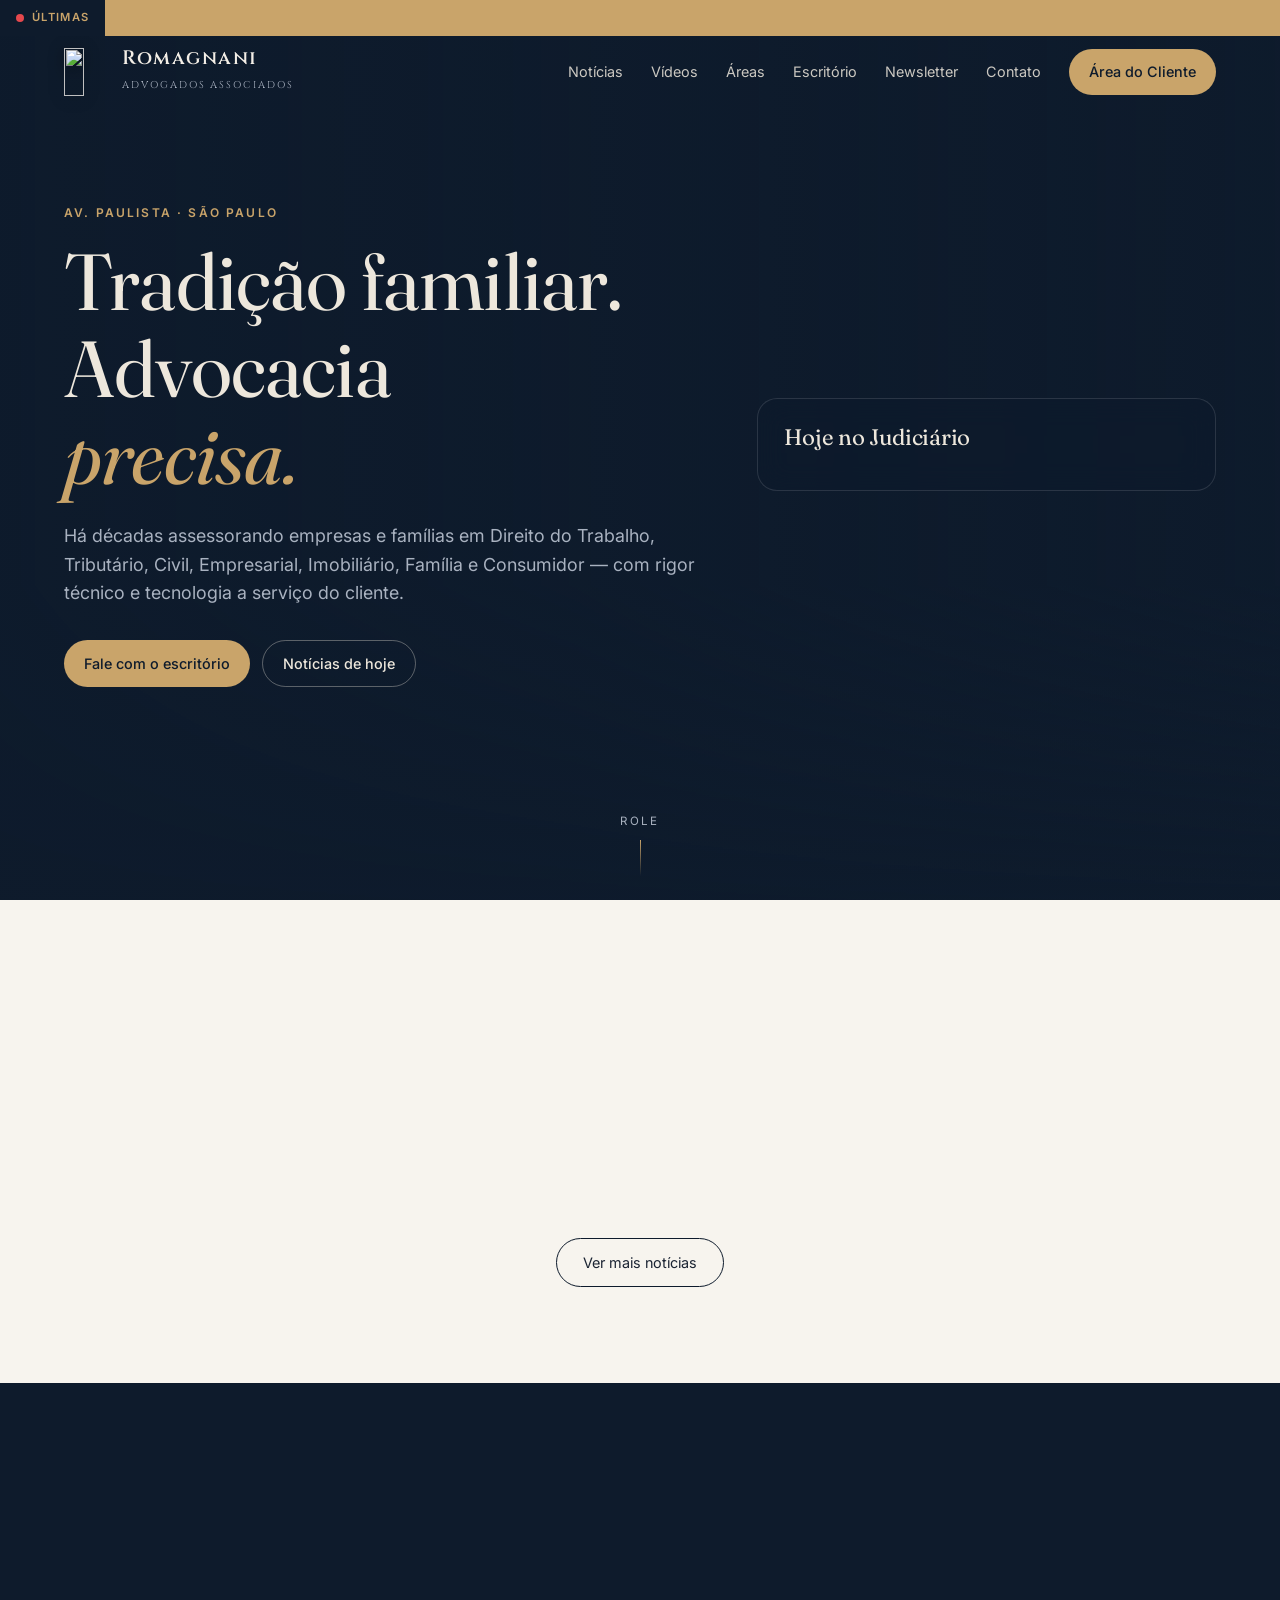
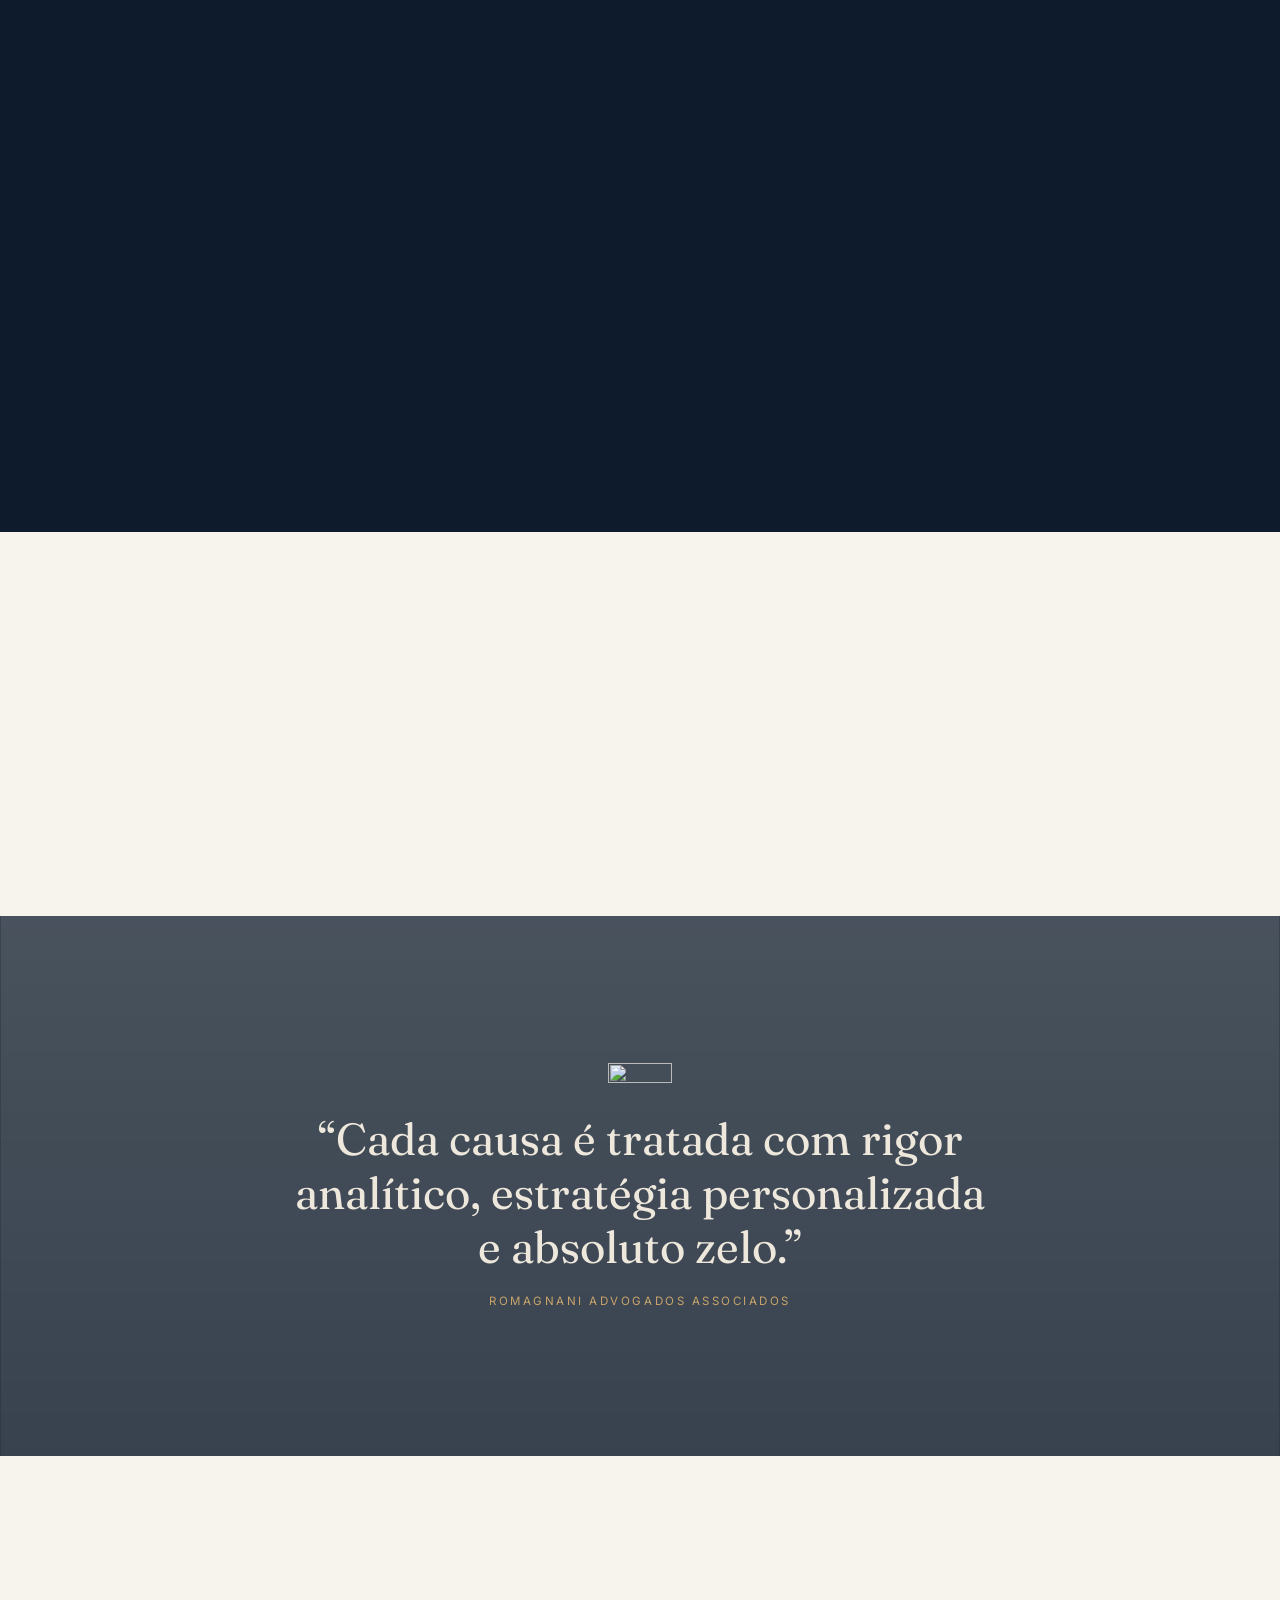
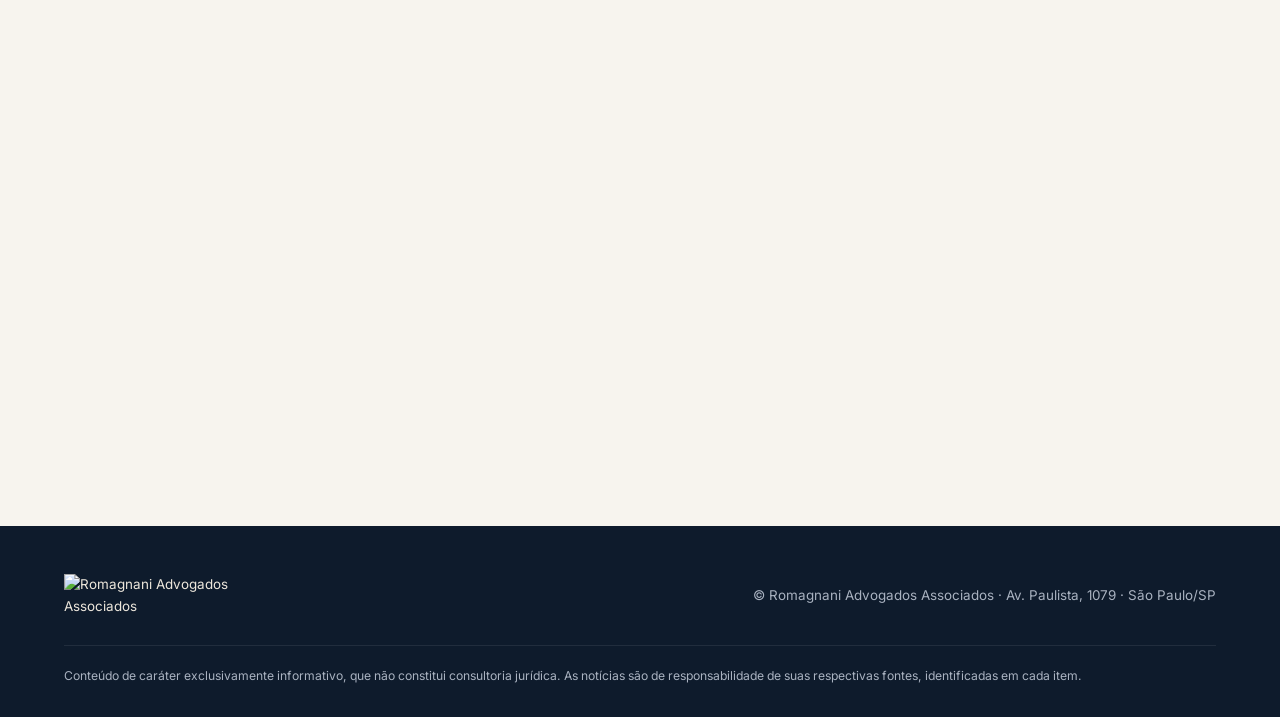
==== templates/index.html @ 950accb8 "Logo oficial, fotos por área com animação e remoção dos vídeos do escritório Co-Authored-By: Claude " ====
<!doctype html>
<html lang="pt-BR">
<head>
<meta charset="utf-8">
<meta name="viewport" content="width=device-width, initial-scale=1">
<title>Romagnani Advogados Associados</title>
<meta name="description" content="Romagnani Advogados Associados — advocacia de tradição familiar em São Paulo. Trabalhista, Tributário, Civil e Empresarial, Imobiliário, Família e Consumidor. Notícias jurídicas atualizadas diariamente.">
<meta property="og:title" content="Romagnani Advogados Associados">
<meta property="og:description" content="Tradição familiar, precisão técnica. Notícias jurídicas atualizadas todos os dias.">
<meta property="og:url" content="https://www.raa.com.br/">
<meta name="theme-color" content="#0E1B2C">
<link rel="icon" href="favicon.png" type="image/png">
<link rel="apple-touch-icon" href="apple-touch-icon.png">
<meta property="og:image" content="https://www.raa.com.br/img/fotos/hero-1.webp">
<link rel="preload" as="image" href="img/fotos/hero-1.webp">
<link rel="preconnect" href="https://fonts.googleapis.com">
<link rel="preconnect" href="https://fonts.gstatic.com" crossorigin>
<link href="https://fonts.googleapis.com/css2?family=Fraunces:ital,opsz,wght@0,9..144,400;0,9..144,600;1,9..144,400&family=Inter:wght@400;500;600&family=Cinzel:wght@500;600&display=swap" rel="stylesheet">
<script type="application/ld+json">
{"@context":"https://schema.org","@type":"LegalService","name":"Romagnani Advogados Associados","url":"https://www.raa.com.br","telephone":"+55 11 2787-6308",
 "address":{"@type":"PostalAddress","streetAddress":"Av. Paulista, 1079 - 8º andar","addressLocality":"São Paulo","addressRegion":"SP","postalCode":"01311-200","addressCountry":"BR"},
 "sameAs":["https://www.instagram.com/raa_advogados/","https://www.facebook.com/romagnaniadvogados/","https://www.linkedin.com/company/romagnani-advogados-associados/"]}
</script>
<style>
:root{
  --ink:#0E1B2C; --ink-2:#16263B; --ink-3:#22354F;
  --paper:#F7F4EE; --paper-2:#EEE8DD; --card:#FFFFFF;
  --text:#1B2433; --muted:#5E6878; --line:#DDD5C7;
  --brass:#B08D57; --brass-2:#C9A46A; --brass-ink:#7A5E33;
  --on-ink:#EDE7DC; --on-ink-muted:#A9B2C0;
  --radius:14px; --max:1200px;
  --serif:"Fraunces",Georgia,"Times New Roman",serif;
  --sans:"Inter",system-ui,-apple-system,"Segoe UI",Roboto,sans-serif;
}
*{box-sizing:border-box;margin:0;padding:0}
html{scroll-behavior:smooth;scroll-padding-top:110px}
body{font-family:var(--sans);background:var(--paper);color:var(--text);line-height:1.6;-webkit-font-smoothing:antialiased;overflow-x:hidden}
a{color:inherit;text-decoration:none}
img{max-width:100%;display:block}
button{font:inherit;cursor:pointer;border:0;background:none;color:inherit}
.wrap{max-width:var(--max);margin:0 auto;padding:0 24px}
.eyebrow{font-size:.75rem;letter-spacing:.18em;text-transform:uppercase;color:var(--brass-ink);font-weight:600}
h1,h2,h3{font-family:var(--serif);font-weight:400;line-height:1.1;letter-spacing:-.01em}
h2.sec{font-size:clamp(2rem,4.2vw,3.1rem);margin:.4rem 0 1rem}
.lead{color:var(--muted);max-width:60ch;font-size:1.05rem}
section{padding:96px 0}

/* ——— header ——— */
header{position:fixed;inset:0 0 auto 0;z-index:50;transition:background .3s,box-shadow .3s}
header.solid{background:rgba(14,27,44,.96);backdrop-filter:blur(10px);box-shadow:0 1px 0 rgba(255,255,255,.06)}
.nav{display:flex;align-items:center;justify-content:space-between;height:72px;color:var(--on-ink)}
.brand{display:flex;align-items:center;gap:12px}
.brand img{height:48px;width:auto;filter:drop-shadow(0 2px 8px rgba(0,0,0,.4))}
.brand b{font-family:"Cinzel",var(--serif);font-weight:600;font-size:1.22rem;letter-spacing:.08em;display:block;line-height:1.1;color:#F3EEE6}
.brand small{font-family:"Cinzel",var(--serif);font-size:.62rem;letter-spacing:.2em;text-transform:uppercase;color:var(--on-ink-muted)}
.menu{display:flex;gap:28px;align-items:center;font-size:.9rem}
.menu a:not(.btn){opacity:.85;transition:opacity .2s}
.menu a:not(.btn):hover{opacity:1;color:var(--brass-2)}
.btn{display:inline-flex;align-items:center;gap:8px;padding:11px 20px;border-radius:999px;font-weight:500;font-size:.9rem;transition:transform .2s,background .2s}
.btn:hover{transform:translateY(-1px)}
.btn-brass{background:var(--brass-2);color:var(--ink)}
.btn-brass:hover{background:#D8B67F}
.btn-ghost{border:1px solid rgba(237,231,220,.35);color:var(--on-ink)}
.btn-ghost:hover{border-color:var(--brass-2);color:var(--brass-2)}
.burger{display:none;width:40px;height:40px;color:var(--on-ink)}

/* ——— ticker ——— */
.ticker{background:var(--brass-2);color:var(--ink);font-size:.84rem;height:36px;display:flex;align-items:center;overflow:hidden;position:relative}
.ticker .tag{flex:none;height:100%;display:flex;align-items:center;gap:8px;padding:0 16px;background:var(--ink);color:var(--brass-2);font-weight:600;letter-spacing:.12em;text-transform:uppercase;font-size:.7rem;z-index:2}
.pulse{width:8px;height:8px;border-radius:50%;background:#E5484D;box-shadow:0 0 0 0 rgba(229,72,77,.7);animation:pulse 1.8s infinite}
@keyframes pulse{70%{box-shadow:0 0 0 8px rgba(229,72,77,0)}100%{box-shadow:0 0 0 0 rgba(229,72,77,0)}}
.track{display:flex;gap:48px;white-space:nowrap;animation:marquee 90s linear infinite;padding-left:32px}
.ticker:hover .track{animation-play-state:paused}
.track a{font-weight:500}
.track a:hover{text-decoration:underline}
.track span.s{opacity:.55;margin-left:8px;font-size:.78rem}
@keyframes marquee{to{transform:translateX(-50%)}}

/* ——— hero ——— */
.hero{position:relative;min-height:100vh;background:var(--ink);color:var(--on-ink);display:flex;flex-direction:column;overflow:hidden;padding:0}
.slides{position:absolute;inset:0}
.slides figure{position:absolute;inset:0;opacity:0;transition:opacity 1.8s ease}
.slides figure.on{opacity:1}
.slides img{width:100%;height:100%;object-fit:cover}
.slides figure.on img{animation:kb 9s ease-out forwards}
@keyframes kb{from{transform:scale(1.02)}to{transform:scale(1.15) translate(-1.5%,-1%)}}
.sdots{position:absolute;z-index:3;right:24px;bottom:28px;display:flex;gap:8px}
.sdots button{width:28px;height:3px;border-radius:2px;background:rgba(237,231,220,.3);transition:background .3s,width .3s}
.sdots button.on{background:var(--brass-2);width:44px}
.hero::after{content:"";position:absolute;inset:0;background:linear-gradient(90deg,rgba(14,27,44,.94) 0%,rgba(14,27,44,.78) 45%,rgba(14,27,44,.5) 100%),linear-gradient(0deg,rgba(14,27,44,.9),transparent 35%);pointer-events:none;z-index:1}
.hero-body{position:relative;z-index:2;flex:1;display:grid;grid-template-columns:1.25fr .9fr;gap:56px;align-items:center;padding-top:150px;padding-bottom:72px}
.hero h1{font-size:clamp(2.6rem,6.2vw,5.2rem);margin:1rem 0 1.4rem}
.hero h1 em{font-style:italic;color:var(--brass-2)}
.rotator{display:inline-block;position:relative;min-width:6ch}
.rotator span{position:absolute;left:0;opacity:0;transform:translateY(.4em);transition:all .6s}
.rotator span.on{opacity:1;transform:none;position:relative}
.hero p.lead{color:var(--on-ink-muted);font-size:1.12rem}
.cta{display:flex;gap:12px;margin-top:2rem;flex-wrap:wrap}
.today{background:rgba(14,27,44,.55);border:1px solid rgba(255,255,255,.12);border-radius:20px;padding:26px;backdrop-filter:blur(14px)}
.today header{position:static;display:flex;justify-content:space-between;align-items:baseline;margin-bottom:14px}
.today h3{font-size:1.4rem}
.today .when{font-size:.75rem;color:var(--on-ink-muted)}
.today ol{list-style:none;counter-reset:n}
.today li{counter-increment:n;display:grid;grid-template-columns:30px 1fr;gap:6px;padding:14px 0;border-top:1px solid rgba(255,255,255,.08);animation:fadein .6s both}
.today li::before{content:counter(n,decimal-leading-zero);font-family:var(--serif);color:var(--brass-2);font-size:.95rem}
.today li a{font-size:.95rem;line-height:1.4}
.today li a:hover{color:var(--brass-2)}
.today li small{display:block;color:var(--on-ink-muted);font-size:.72rem;margin-top:4px;letter-spacing:.04em}
@keyframes fadein{from{opacity:0;transform:translateY(8px)}}
.scroll-hint{position:relative;z-index:2;text-align:center;padding-bottom:24px;font-size:.72rem;letter-spacing:.2em;text-transform:uppercase;color:var(--on-ink-muted)}
.scroll-hint::after{content:"";display:block;width:1px;height:36px;margin:10px auto 0;background:linear-gradient(var(--brass-2),transparent);animation:drip 2s infinite}
@keyframes drip{0%{transform:scaleY(0);transform-origin:top}50%{transform:scaleY(1);transform-origin:top}51%{transform-origin:bottom}100%{transform:scaleY(0);transform-origin:bottom}}

/* ——— news ——— */
.news-head{display:flex;justify-content:space-between;align-items:end;gap:24px;flex-wrap:wrap;margin-bottom:28px}
.upd{font-size:.8rem;color:var(--muted);display:flex;align-items:center;gap:8px}
.tabs{display:flex;gap:8px;flex-wrap:wrap;margin-bottom:32px}
.tab{padding:9px 16px;border-radius:999px;border:1px solid var(--line);font-size:.86rem;color:var(--muted);transition:all .2s;background:var(--card)}
.tab:hover{border-color:var(--brass);color:var(--text)}
.tab[aria-selected=true]{background:var(--ink);color:var(--on-ink);border-color:var(--ink)}
.grid-news{display:grid;grid-template-columns:repeat(3,1fr);gap:20px}
.nc{background:var(--card);border:1px solid var(--line);border-radius:var(--radius);padding:24px;display:flex;flex-direction:column;gap:14px;transition:transform .25s,box-shadow .25s,border-color .25s;position:relative;overflow:hidden;animation:fadein .5s both}
.nc::before{content:"";position:absolute;left:0;top:0;height:3px;width:0;background:var(--brass);transition:width .35s}
.nc:hover{transform:translateY(-4px);box-shadow:0 18px 40px -20px rgba(14,27,44,.35);border-color:transparent}
.nc:hover::before{width:100%}
.nc .meta{display:flex;justify-content:space-between;font-size:.74rem;color:var(--muted);gap:10px}
.nc .area{color:var(--brass-ink);font-weight:600;letter-spacing:.1em;text-transform:uppercase}
.nc h3{font-size:1.2rem;line-height:1.3;flex:1}
.nc .src{font-size:.8rem;color:var(--muted);display:flex;justify-content:space-between;align-items:center}
.nc .src::after{content:"→";font-size:1.1rem;color:var(--brass);transition:transform .2s}
.nc:hover .src::after{transform:translateX(4px)}
.nc.big{grid-column:span 2;grid-row:span 2;background:var(--ink);color:var(--on-ink);border-color:var(--ink);padding:36px;justify-content:flex-end;min-height:360px}
.nc.big::after{content:"§";position:absolute;right:-10px;top:-60px;font-family:var(--serif);font-size:20rem;color:rgba(201,164,106,.08);line-height:1}
.nc.big h3{font-size:clamp(1.6rem,2.8vw,2.3rem);flex:0}
.nc.big .meta,.nc.big .src{color:var(--on-ink-muted)}
.nc.big .area{color:var(--brass-2)}
.more{text-align:center;margin-top:32px}
.more button{border:1px solid var(--ink);padding:12px 26px;border-radius:999px;font-size:.9rem}
.more button:hover{background:var(--ink);color:var(--on-ink)}
.empty{color:var(--muted);padding:40px;text-align:center;grid-column:1/-1}

.nc{padding:0;gap:0}
.nc .ph{aspect-ratio:16/9;overflow:hidden;background:var(--paper-2);position:relative}
.nc .ph img{width:100%;height:100%;object-fit:cover;transition:transform 1s ease}
.nc:hover .ph img{transform:scale(1.08)}
.nc .ph .area{position:absolute;left:14px;top:14px;background:rgba(14,27,44,.82);color:var(--brass-2);padding:5px 10px;border-radius:999px;font-size:.66rem;backdrop-filter:blur(6px)}
.nc .bd{padding:18px 22px 22px;display:flex;flex-direction:column;gap:12px;flex:1}
.nc.big::after{content:none}
.nc.big{padding:0;justify-content:flex-end}
.nc.big .ph{position:absolute;inset:0;aspect-ratio:auto}
.nc.big .ph::after{content:"";position:absolute;inset:0;background:linear-gradient(180deg,rgba(14,27,44,.1) 0%,rgba(14,27,44,.55) 45%,rgba(14,27,44,.95) 100%)}
.nc.big .ph .area{z-index:1;left:28px;top:28px}
.nc.big .bd{position:relative;z-index:1;padding:36px;flex:0}
.nc.big .meta{color:rgba(237,231,220,.8)}

/* ——— videos ——— */
.videos{background:var(--ink);color:var(--on-ink)}
.videos .eyebrow{color:var(--brass-2)}
.videos .lead{color:var(--on-ink-muted)}
.vgrid{display:grid;grid-template-columns:1.7fr 1fr;gap:28px;margin-top:36px}
.player{aspect-ratio:16/9;border-radius:var(--radius);overflow:hidden;background:#000;position:relative}
.player iframe{width:100%;height:100%;border:0}
.thumb{position:relative;width:100%;height:100%;display:block}
.thumb img{width:100%;height:100%;object-fit:cover;transition:transform .6s}
.thumb:hover img{transform:scale(1.04)}
.thumb::after{content:"";position:absolute;inset:0;background:linear-gradient(transparent 40%,rgba(0,0,0,.75))}
.play{position:absolute;z-index:2;left:50%;top:50%;width:76px;height:76px;margin:-38px 0 0 -38px;border-radius:50%;background:var(--brass-2);display:grid;place-items:center;transition:transform .2s}
.thumb:hover .play{transform:scale(1.08)}
.play::before{content:"";border-left:22px solid var(--ink);border-top:13px solid transparent;border-bottom:13px solid transparent;margin-left:6px}
.play::after{content:"";position:absolute;inset:-8px;border:1px solid var(--brass-2);border-radius:50%;animation:ring 2s infinite}
@keyframes ring{from{transform:scale(.9);opacity:1}to{transform:scale(1.35);opacity:0}}
.ptitle{position:absolute;z-index:2;left:24px;right:24px;bottom:20px;font-family:var(--serif);font-size:1.5rem;text-align:left}
.vlist{display:flex;flex-direction:column;gap:6px;max-height:520px;overflow:auto;padding-right:6px}
.vi{display:grid;grid-template-columns:128px 1fr;gap:14px;padding:8px;border-radius:10px;text-align:left;transition:background .2s;align-items:center}
.vi:hover,.vi.on{background:rgba(255,255,255,.06)}
.vi img{border-radius:8px;aspect-ratio:16/9;object-fit:cover}
.vi b{font-weight:500;font-size:.9rem;line-height:1.35;display:block}
.vi small{color:var(--on-ink-muted);font-size:.74rem}
.vi .ch{color:var(--brass-2)}
.vfilter{display:flex;gap:8px;margin-bottom:10px}
.vfilter button{font-size:.8rem;padding:6px 14px;border-radius:999px;border:1px solid rgba(255,255,255,.18);color:var(--on-ink-muted)}
.vfilter button[aria-selected=true]{background:var(--brass-2);color:var(--ink);border-color:var(--brass-2)}

/* ——— areas ——— */
.agrid{display:grid;grid-template-columns:repeat(3,1fr);gap:1px;background:var(--line);border:1px solid var(--line);border-radius:var(--radius);overflow:hidden;margin-top:40px}
.ac{background:var(--paper);padding:36px 30px;position:relative;transition:background .35s,color .35s;min-height:280px;display:flex;flex-direction:column}
.ac .n{font-family:var(--serif);font-size:.95rem;color:var(--brass-ink)}
.ac h3{font-size:1.65rem;margin:18px 0 12px}
.ac p{color:var(--muted);font-size:.93rem;transition:color .35s}
.ac a{margin-top:auto;padding-top:18px;font-size:.85rem;font-weight:500;color:var(--brass-ink);opacity:0;transform:translateY(6px);transition:all .3s}
.ac:hover{background:var(--ink);color:var(--on-ink)}
.ac:hover p{color:var(--on-ink-muted)}
.ac:hover .n,.ac:hover a{color:var(--brass-2)}
.ac:hover a{opacity:1;transform:none}

.ac{background:var(--ink);color:var(--on-ink);overflow:hidden;min-height:360px;justify-content:flex-end;isolation:isolate}
.ac .bgs{position:absolute;inset:0;z-index:-2}
.ac .bgs img{position:absolute;inset:0;width:100%;height:100%;object-fit:cover;opacity:0;transform:scale(1.02);transition:opacity 1.4s ease,transform 7s ease-out}
.ac .bgs img.on{opacity:1;transform:scale(1.1)}
.ac::after{content:"";position:absolute;inset:0;z-index:-1;background:linear-gradient(180deg,rgba(14,27,44,.2) 0%,rgba(14,27,44,.72) 50%,rgba(14,27,44,.96) 100%);transition:opacity .4s}
.ac:hover::after{background:linear-gradient(180deg,rgba(14,27,44,.45),rgba(14,27,44,.97) 55%)}
.ac .n{position:absolute;top:26px;left:30px;color:var(--brass-2);font-size:1.1rem}
.ac h3{margin:auto 0 10px;color:#fff}
.ac p{color:rgba(237,231,220,.8);max-height:0;opacity:0;overflow:hidden;transition:max-height .5s ease,opacity .4s}
.ac:hover p,.ac:focus-within p{max-height:12em;opacity:1}
.ac a{color:var(--brass-2);margin-top:0;padding-top:14px}

/* ——— faixa com parallax ——— */
.band{position:relative;height:clamp(340px,60vh,560px);overflow:hidden;display:grid;place-items:center;color:var(--on-ink);text-align:center;padding:0 16px}
.band img{position:absolute;left:0;top:-15%;width:100%;height:130%;object-fit:cover;will-change:transform}
.band::after{content:"";position:absolute;inset:0;background:linear-gradient(rgba(14,27,44,.75),rgba(14,27,44,.82))}
.band blockquote{position:relative;z-index:1;font-family:var(--serif);font-size:clamp(1.6rem,3.6vw,2.8rem);max-width:24ch;line-height:1.2;margin:0 auto}
.band cite{display:block;margin-top:22px;font-family:var(--sans);font-style:normal;font-size:.72rem;letter-spacing:.22em;text-transform:uppercase;color:var(--brass-2)}
.band .seal{position:relative;z-index:1;width:64px;margin:0 auto 22px;opacity:.95}

/* ——— escritório ——— */
.about{display:grid;grid-template-columns:1fr 1fr;gap:72px;align-items:start}
.about blockquote{font-family:var(--serif);font-size:clamp(1.6rem,2.8vw,2.3rem);line-height:1.25;border-left:2px solid var(--brass);padding-left:28px;margin:28px 0}
.about p{color:var(--muted);margin-bottom:1rem}
.vals{display:grid;gap:16px;margin-top:8px}
.aph{display:grid;grid-template-columns:1.25fr 1fr;gap:12px;margin-bottom:6px}
.aph figure{border-radius:var(--radius);overflow:hidden;aspect-ratio:4/5}
.aph figure:last-child{aspect-ratio:auto;margin-top:48px}
.aph img{width:100%;height:100%;object-fit:cover;transform:scale(1.12);transition:transform 1.6s ease}
.rv.in .aph img,.aph.in img{transform:scale(1)}
.val{background:var(--card);border:1px solid var(--line);border-radius:var(--radius);padding:26px 28px;display:grid;grid-template-columns:48px 1fr;gap:18px}
.val .ic{width:48px;height:48px;border-radius:50%;background:var(--paper-2);display:grid;place-items:center;color:var(--brass-ink)}
.val h3{font-size:1.25rem;margin-bottom:6px}
.val p{margin:0;font-size:.93rem}
.timeline{display:grid;grid-template-columns:repeat(3,1fr);gap:28px;margin-top:64px;padding-top:36px;border-top:1px solid var(--line)}
.timeline div b{font-family:var(--serif);font-weight:400;font-size:1.3rem;display:block;margin-bottom:6px}
.timeline div p{font-size:.9rem}

/* ——— newsletter ——— */
.nl{background:var(--paper-2)}
.nlgrid{display:grid;grid-template-columns:repeat(auto-fill,minmax(280px,1fr));gap:20px;margin-top:36px}
.nlc{background:var(--card);border-radius:var(--radius);padding:28px;display:flex;flex-direction:column;gap:12px;border:1px solid var(--line);transition:transform .25s,box-shadow .25s}
.nlc:hover{transform:translateY(-4px);box-shadow:0 18px 40px -22px rgba(14,27,44,.4)}
.nlc time{font-size:.75rem;letter-spacing:.14em;text-transform:uppercase;color:var(--brass-ink);font-weight:600}
.nlc h3{font-size:1.3rem;line-height:1.25}
.nlc p{color:var(--muted);font-size:.9rem;flex:1}
.nlc span{font-size:.85rem;font-weight:500}
.pod{margin-top:28px;display:flex;align-items:center;gap:18px;padding:22px 26px;border-radius:var(--radius);background:var(--ink);color:var(--on-ink);flex-wrap:wrap}
.pod p{flex:1;min-width:220px}
.pod b{font-family:var(--serif);font-weight:400;font-size:1.2rem;display:block}

/* ——— contato ——— */
.contact{display:grid;grid-template-columns:1fr 1.2fr;gap:48px;align-items:stretch}
.clist{display:grid;gap:22px;margin:28px 0}
.clist div small{display:block;font-size:.72rem;letter-spacing:.16em;text-transform:uppercase;color:var(--muted)}
.clist div a,.clist div span{font-size:1.1rem}
.clist a:hover{color:var(--brass-ink)}
.map{border-radius:var(--radius);overflow:hidden;min-height:380px;border:1px solid var(--line)}
.map iframe{width:100%;height:100%;border:0;filter:grayscale(.4) contrast(1.05)}
.social{display:flex;gap:10px}
.social a{width:44px;height:44px;border-radius:50%;border:1px solid var(--line);display:grid;place-items:center;transition:all .2s}
.social a:hover{background:var(--ink);color:var(--brass-2);border-color:var(--ink)}

footer{background:var(--ink);color:var(--on-ink-muted);padding:48px 0 32px;font-size:.84rem}
.fgrid{display:flex;justify-content:space-between;gap:24px;flex-wrap:wrap;align-items:center}
footer .brand{color:var(--on-ink)}
.flogo img{height:auto;width:210px;filter:none}
footer p.fine{margin-top:28px;padding-top:20px;border-top:1px solid rgba(255,255,255,.08);font-size:.76rem}

/* ——— reveal ——— */
.rv{opacity:0;transform:translateY(24px);transition:opacity .8s ease,transform .8s ease}
.rv.in{opacity:1;transform:none}

@media (max-width:980px){
  .hero-body,.vgrid,.about,.contact{grid-template-columns:1fr}
  .grid-news{grid-template-columns:repeat(2,1fr)}
  .agrid{grid-template-columns:repeat(2,1fr)}
  .timeline{grid-template-columns:1fr}
  .vlist{max-height:none}
}
@media (max-width:1080px){
  .menu{position:fixed;inset:108px 0 auto 0;background:var(--ink);flex-direction:column;align-items:flex-start;padding:24px 24px 32px;gap:18px;transform:translateY(-130%);transition:transform .35s;font-size:1.05rem;box-shadow:0 20px 40px rgba(0,0,0,.3);z-index:-1}
  .menu.open{transform:none}
  .burger{display:grid;place-items:center}
}
@media (max-width:760px){
  .ac p{max-height:none;opacity:1}
  .brand img{height:42px}
  .aph figure:last-child{margin-top:24px}
  .wrap{padding:0 16px}
  section{padding:72px 0}
  .menu{position:fixed;inset:108px 0 auto 0;background:var(--ink);flex-direction:column;align-items:flex-start;padding:24px 16px 32px;gap:18px;transform:translateY(-130%);transition:transform .35s;font-size:1.05rem;box-shadow:0 20px 40px rgba(0,0,0,.3)}
  .menu.open{transform:none}
  .burger{display:grid;place-items:center}
  .grid-news,.agrid{grid-template-columns:1fr}
  .nc.big{grid-column:auto;grid-row:auto;min-height:0;padding:28px}
  .hero-body{padding-top:130px;gap:36px}
  .vi{grid-template-columns:110px 1fr}
  .ac a{opacity:1;transform:none}
}
@media (prefers-reduced-motion:reduce){
  *,*::before,*::after{animation:none!important;transition:none!important}
  .rv{opacity:1;transform:none}
}
</style>
</head>
<body>

<header id="top">
  <div class="ticker" aria-label="Últimas notícias">
    <div class="tag"><i class="pulse"></i>Últimas</div>
    <div class="track" id="ticker"></div>
  </div>
  <div class="wrap nav">
    <a href="#" class="brand" aria-label="Romagnani Advogados Associados — início">
      <img src="img/brasao.webp" alt="" width="46" height="48"><span><b>Romagnani</b><small>Advogados Associados</small></span>
    </a>
    <nav class="menu" id="menu">
      <a href="#noticias">Notícias</a>
      <a href="#videos">Vídeos</a>
      <a href="#areas">Áreas</a>
      <a href="#escritorio">Escritório</a>
      <a href="#newsletter">Newsletter</a>
      <a href="#contato">Contato</a>
      <a class="btn btn-brass" href="https://app.projurisadv.com.br" target="_blank" rel="noopener">Área do Cliente</a>
    </nav>
    <button class="burger" id="burger" aria-label="Abrir menu" aria-expanded="false">
      <svg width="24" height="24" viewBox="0 0 24 24" fill="none" stroke="currentColor" stroke-width="1.6"><path d="M4 7h16M4 12h16M4 17h16"/></svg>
    </button>
  </div>
</header>

<section class="hero">
  <div class="slides" id="slides" aria-hidden="true">
    <figure class="on"><img src="img/fotos/hero-1.webp" alt=""></figure>
    <figure><img src="img/fotos/hero-2.webp" alt="" loading="lazy"></figure>
    <figure><img src="img/fotos/hero-3.webp" alt="" loading="lazy"></figure>
    <figure><img src="img/fotos/hero-4.webp" alt="" loading="lazy"></figure>
    <figure><img src="img/fotos/hero-5.webp" alt="" loading="lazy"></figure>
  </div>
  <div class="sdots" id="sdots"></div>
  <div class="wrap hero-body">
    <div>
      <div class="eyebrow" style="color:var(--brass-2)">Av. Paulista · São Paulo</div>
      <h1>Tradição familiar.<br>Advocacia <em class="rotator" id="rot"><span class="on">precisa.</span><span>estratégica.</span><span>próxima.</span><span>moderna.</span></em></h1>
      <p class="lead">Há décadas assessorando empresas e famílias em Direito do Trabalho, Tributário, Civil, Empresarial, Imobiliário, Família e Consumidor — com rigor técnico e tecnologia a serviço do cliente.</p>
      <div class="cta">
        <a class="btn btn-brass" href="#contato">Fale com o escritório</a>
        <a class="btn btn-ghost" href="#noticias">Notícias de hoje</a>
      </div>
    </div>
    <aside class="today" aria-labelledby="hj">
      <header><h3 id="hj">Hoje no Judiciário</h3><span class="when" id="hojeData"></span></header>
      <ol id="hoje"></ol>
    </aside>
  </div>
  <div class="scroll-hint">Role</div>
</section>

<section id="noticias">
  <div class="wrap">
    <div class="news-head rv">
      <div>
        <div class="eyebrow">Radar jurídico</div>
        <h2 class="sec">Notícias do dia</h2>
        <p class="lead">Selecionadas automaticamente todas as manhãs a partir de Migalhas, Conjur, JOTA e dos portais do STF, STJ e TST.</p>
      </div>
      <div class="upd"><i class="pulse"></i><span id="upd"></span></div>
    </div>
    <div class="tabs rv" role="tablist" id="tabs"></div>
    <div class="grid-news" id="news"></div>
    <div class="more"><button id="more">Ver mais notícias</button></div>
  </div>
</section>

<section class="videos" id="videos">
  <div class="wrap">
    <div class="rv">
      <div class="eyebrow">Vídeos</div>
      <h2 class="sec">Direto dos tribunais</h2>
      <p class="lead">Sessões, boletins e explicações mais recentes publicados pelo STF e pelo STJ.</p>
    </div>
    <div class="vgrid rv">
      <div class="player" id="player"></div>
      <div>
        <div class="vlist" id="vlist"></div>
      </div>
    </div>
  </div>
</section>

<section id="areas">
  <div class="wrap">
    <div class="rv">
      <div class="eyebrow">Áreas de atuação</div>
      <h2 class="sec">Onde atuamos</h2>
      <p class="lead">Atuação preventiva, consultiva e contenciosa, com foco na mitigação de riscos e na defesa firme dos interesses de cada cliente.</p>
    </div>
    <div class="agrid rv" id="agrid"></div>
  </div>
</section>

<div class="band" id="band">
  <img src="img/fotos/escritorio-3.webp" alt="" loading="lazy">
  <div>
    <img class="seal" src="img/brasao.webp" alt="">
    <blockquote>“Cada causa é tratada com rigor analítico, estratégia personalizada e absoluto zelo.”<cite>Romagnani Advogados Associados</cite></blockquote>
  </div>
</div>

<section id="escritorio">
  <div class="wrap">
    <div class="about">
      <div class="rv">
        <div class="eyebrow">O escritório</div>
        <h2 class="sec">Uma história escrita em família</h2>
        <blockquote>“Tradição jurídica aliada a uma estrutura moderna e eficiente.”</blockquote>
        <p>A Romagnani Advogados Associados nasceu da união entre a vocação pela advocacia e o compromisso com a excelência. Fundado por membros de uma mesma família, o escritório carrega desde a origem a marca da tradição, do rigor técnico e da dedicação incondicional aos interesses de seus clientes.</p>
        <p>Incorporamos automação de processos, análise de dados, inteligência artificial e gestão documental segura — sempre preservando a confidencialidade e o indispensável olhar humano e estratégico que cada demanda exige.</p>
      </div>
      <div class="vals rv">
        <div class="aph"><figure><img src="img/fotos/escritorio-1.webp" alt="Caneta-tinteiro escrevendo sobre papel" loading="lazy"></figure><figure><img src="img/fotos/escritorio-2.webp" alt="Livros e caderno sobre a mesa" loading="lazy"></figure></div>
        <div class="val"><div class="ic"><svg width="22" height="22" viewBox="0 0 24 24" fill="none" stroke="currentColor" stroke-width="1.6"><path d="M12 3v18M5 7h14M7 7l-3 7a3 3 0 0 0 6 0L7 7Zm10 0-3 7a3 3 0 0 0 6 0l-3-7Z"/></svg></div><div><h3>Ética e integridade</h3><p>Honestidade, transparência e retidão sustentam a confiança que nossos clientes depositam em nós.</p></div></div>
        <div class="val"><div class="ic"><svg width="22" height="22" viewBox="0 0 24 24" fill="none" stroke="currentColor" stroke-width="1.6"><path d="M4 19V5a2 2 0 0 1 2-2h12v16H6a2 2 0 0 0-2 2Zm0 0a2 2 0 0 0 2 2h12"/></svg></div><div><h3>Excelência técnica</h3><p>Atualização constante e experiência forjada na prática diária para soluções seguras e eficazes.</p></div></div>
        <div class="val"><div class="ic"><svg width="22" height="22" viewBox="0 0 24 24" fill="none" stroke="currentColor" stroke-width="1.6"><path d="M12 21s-7-4.4-7-10a4 4 0 0 1 7-2.6A4 4 0 0 1 19 11c0 5.6-7 10-7 10Z"/></svg></div><div><h3>Atendimento humanizado</h3><p>Relacionamento próximo e duradouro, pautado pela empatia, respeito e compromisso com resultados.</p></div></div>
      </div>
    </div>
    <div class="timeline rv">
      <div><b>A origem</b><p class="lead">Forte atuação trabalhista na assessoria a pequenas e médias empresas, especialmente de hotelaria e alimentação.</p></div>
      <div><b>A expansão</b><p class="lead">Ampliação para Direito Tributário, Civil, Empresarial, Imobiliário, Família e Consumidor, com o mesmo zelo técnico.</p></div>
      <div><b>Hoje</b><p class="lead">Equipe de sólida formação, apoiada por tecnologia, honrando o legado e construindo o futuro.</p></div>
    </div>
  </div>
</section>

<section class="nl" id="newsletter">
  <div class="wrap">
    <div class="rv">
      <div class="eyebrow">Newsletter</div>
      <h2 class="sec">Um tema, a fundo</h2>
      <p class="lead">Análises práticas sobre temas específicos, com fundamentos e jurisprudência.</p>
    </div>
    <div class="nlgrid" id="nlgrid"></div>
    <div class="pod rv">
      <svg width="34" height="34" viewBox="0 0 24 24" fill="#1DB954"><circle cx="12" cy="12" r="12"/><path d="M6.5 9.5c3.7-1.1 7.7-.8 11 1M7 12.5c3-.8 6.3-.5 9 .9M7.6 15.3c2.4-.6 4.8-.4 7 .7" stroke="#0E1B2C" stroke-width="1.5" fill="none" stroke-linecap="round"/></svg>
      <p><b>Ouça nosso podcast</b>Conteúdo jurídico para ouvir no caminho.</p>
      <a class="btn btn-brass" href="https://open.spotify.com/show/13wek0r9C7yuyBLKsQPcfU" target="_blank" rel="noopener">Abrir no Spotify</a>
    </div>
  </div>
</section>

<section id="contato">
  <div class="wrap contact">
    <div class="rv">
      <div class="eyebrow">Contato</div>
      <h2 class="sec">Vamos conversar</h2>
      <p class="lead">Atendimento presencial na Av. Paulista.</p>
      <div class="clist">
        <div><small>Telefone</small><a href="tel:+551127876308">+55 11 2787-6308</a></div>
        <div><small>Endereço</small><span>Av. Paulista, 1079 — 8º andar<br>Bela Vista · São Paulo/SP · 01311-200</span></div>
      </div>
      <div class="social">
        <a href="https://www.instagram.com/raa_advogados/" target="_blank" rel="noopener" aria-label="Instagram"><svg width="18" height="18" viewBox="0 0 24 24" fill="none" stroke="currentColor" stroke-width="1.7"><rect x="3" y="3" width="18" height="18" rx="5"/><circle cx="12" cy="12" r="4"/><circle cx="17.5" cy="6.5" r=".8" fill="currentColor"/></svg></a>
        <a href="https://www.linkedin.com/company/romagnani-advogados-associados/" target="_blank" rel="noopener" aria-label="LinkedIn"><svg width="18" height="18" viewBox="0 0 24 24" fill="currentColor"><path d="M4.98 3.5a2.5 2.5 0 1 1 0 5 2.5 2.5 0 0 1 0-5ZM3 9h4v12H3zM9 9h3.8v1.7h.1c.5-1 1.8-2 3.8-2 4 0 4.8 2.6 4.8 6V21h-4v-5.6c0-1.3 0-3-1.9-3s-2.1 1.4-2.1 2.9V21H9z"/></svg></a>
        <a href="https://www.facebook.com/romagnaniadvogados/" target="_blank" rel="noopener" aria-label="Facebook"><svg width="18" height="18" viewBox="0 0 24 24" fill="currentColor"><path d="M14 8h3V4h-3c-2.8 0-4 1.8-4 4.3V10H7v4h3v8h4v-8h3l1-4h-4V8.6c0-.4.3-.6.6-.6Z"/></svg></a>
      </div>
    </div>
    <div class="map rv">
      <iframe loading="lazy" title="Mapa — Av. Paulista, 1079" src="https://www.google.com/maps?q=Av.+Paulista,+1079,+S%C3%A3o+Paulo&z=16&output=embed"></iframe>
    </div>
  </div>
</section>

<footer>
  <div class="wrap">
    <div class="fgrid">
      <a href="#" class="brand flogo" aria-label="Romagnani Advogados Associados"><img src="img/logo-claro.webp" alt="Romagnani Advogados Associados" loading="lazy"></a>
      <span>© <span id="ano"></span> Romagnani Advogados Associados · Av. Paulista, 1079 · São Paulo/SP</span>
    </div>
    <p class="fine">Conteúdo de caráter exclusivamente informativo, que não constitui consultoria jurídica. As notícias são de responsabilidade de suas respectivas fontes, identificadas em cada item.</p>
  </div>
</footer>

<script>
const D = /*__DADOS__*/null;
const $ = s => document.querySelector(s);
const esc = s => String(s ?? "").replace(/[&<>"']/g, c => ({"&":"&amp;","<":"&lt;",">":"&gt;",'"':"&quot;","'":"&#39;"}[c]));
const areaNome = Object.fromEntries(D.areas.map(a => [a.slug, a.nome]));
const rtf = new Intl.RelativeTimeFormat("pt-BR", {numeric: "auto"});
function ago(iso){
  const s = (new Date(iso) - Date.now()) / 1000;
  const u = [["day",86400],["hour",3600],["minute",60]];
  for (const [k,v] of u) if (Math.abs(s) >= v || k==="minute") return rtf.format(Math.round(s/v), k);
}
const FOTOS = {hero:5, tributario:5, trabalhista:5, civil:5, imobiliario:5, familia:5, consumidor:5, escritorio:4};
const DIA = Math.floor(Date.now() / 864e5);  // muda as fotos a cada dia
const foto = (a, i) => `img/fotos/${a}-${((DIA + i) % FOTOS[a]) + 1}.webp`;
const news = [...D.noticias].sort((a,b) => b.data.localeCompare(a.data));

/* menu */
const hdr = $("header");
addEventListener("scroll", () => hdr.classList.toggle("solid", scrollY > 40), {passive:true});
hdr.classList.toggle("solid", scrollY > 40);
$("#burger").onclick = e => { const m=$("#menu"); const o=m.classList.toggle("open"); e.currentTarget.setAttribute("aria-expanded", o); };
$("#menu").onclick = e => { if (e.target.tagName === "A") $("#menu").classList.remove("open"); };

/* ticker + hoje */
const tk = news.slice(0, 14).map(n => `<a href="${esc(n.link)}" target="_blank" rel="noopener">${esc(n.titulo)}<span class="s">${esc(n.fonte)}</span></a>`).join("");
$("#ticker").innerHTML = tk + tk;
$("#hoje").innerHTML = D.areas.map(a => news.find(n => n.area === a.slug)).filter(Boolean).slice(0, 5)
  .map((n,i) => `<li style="animation-delay:${.15*i}s"><div><a href="${esc(n.link)}" target="_blank" rel="noopener">${esc(n.titulo)}</a><small>${esc(areaNome[n.area])} · ${esc(n.fonte)}</small></div></li>`).join("");
const upd = new Date(D.atualizado);
$("#hojeData").textContent = upd.toLocaleDateString("pt-BR", {weekday:"long", day:"numeric", month:"long"});
$("#upd").textContent = "Atualizado " + upd.toLocaleString("pt-BR", {day:"2-digit", month:"2-digit", hour:"2-digit", minute:"2-digit"});

/* rotator */
const rs = [...document.querySelectorAll("#rot span")]; let ri = 0;
setInterval(() => { rs[ri].classList.remove("on"); ri = (ri+1) % rs.length; rs[ri].classList.add("on"); }, 2600);

/* notícias */
let filtro = "todas", mostrar = 9;
$("#tabs").innerHTML = [{slug:"todas", nome:"Todas"}, ...D.areas].map(a =>
  `<button class="tab" role="tab" data-a="${a.slug}" aria-selected="${a.slug==="todas"}">${esc(a.nome)}</button>`).join("");
$("#tabs").onclick = e => {
  const b = e.target.closest(".tab"); if (!b) return;
  filtro = b.dataset.a; mostrar = 9;
  document.querySelectorAll(".tab").forEach(t => t.setAttribute("aria-selected", t === b));
  renderNews();
};
$("#more").onclick = () => { mostrar += 9; renderNews(); };
function renderNews(){
  const lista = filtro === "todas" ? news : news.filter(n => n.area === filtro);
  const cont = {};
  $("#news").innerHTML = lista.slice(0, mostrar).map((n,i) => {
    const k = cont[n.area] = (cont[n.area] ?? -1) + 1;
    return `
    <a class="nc${i===0 ? " big" : ""}" href="${esc(n.link)}" target="_blank" rel="noopener" style="animation-delay:${Math.min(i,8)*.05}s">
      <div class="ph"><img src="${foto(n.area, k)}" alt="" loading="${i < 3 ? "eager" : "lazy"}"><span class="area">${esc(areaNome[n.area])}</span></div>
      <div class="bd">
        <div class="meta"><span>${esc(n.fonte)}</span><span>${ago(n.data)}</span></div>
        <h3>${esc(n.titulo)}</h3>
        <div class="src">Ler notícia</div>
      </div>
    </a>`; }).join("") || `<p class="empty">Nenhuma notícia nesta área hoje.</p>`;
  $("#more").parentElement.style.display = lista.length > mostrar ? "" : "none";
}
renderNews();

/* vídeos */
const vids = D.videos;
const thumb = id => `https://i.ytimg.com/vi/${id}/hqdefault.jpg`;
function cue(v){
  $("#player").innerHTML = `<button class="thumb" aria-label="Assistir: ${esc(v.titulo)}"><img src="${thumb(v.id)}" alt=""><span class="play"></span><span class="ptitle">${esc(v.titulo)}</span></button>`;
  $("#player .thumb").onclick = () => $("#player").innerHTML =
    `<iframe src="https://www.youtube-nocookie.com/embed/${v.id}?autoplay=1&rel=0" title="${esc(v.titulo)}" allow="autoplay; encrypted-media; picture-in-picture" allowfullscreen></iframe>`;
  document.querySelectorAll(".vi").forEach(x => x.classList.toggle("on", x.dataset.id === v.id));
}
function renderVids(cueFirst){
  const l = [...vids].sort((a,b) => b.data.localeCompare(a.data));
  $("#vlist").innerHTML = l.map(v => `<button class="vi" data-id="${v.id}"><img loading="lazy" src="${thumb(v.id)}" alt=""><span><b>${esc(v.titulo)}</b><small><span class="ch">${esc(v.canal)}</span> · ${new Date(v.data).toLocaleDateString("pt-BR",{month:"short",year:"numeric"})}</small></span></button>`).join("");
  $("#vlist").onclick = e => { const b = e.target.closest(".vi"); if (b) cue(vids.find(v => v.id === b.dataset.id)); };
  if (cueFirst && l[0]) cue(l[0]);
}
if (vids.length) renderVids(true); else $("#videos").remove();

/* áreas */
const AREAS = [
  ["trabalhista","Direito do Trabalho","Nossa origem. Consultoria preventiva, contratos, regulamentos internos, compliance trabalhista, contencioso e negociações coletivas — com destaque para hotelaria, alimentação e serviços."],
  ["tributario","Direito Tributário","Defesa administrativa e judicial, planejamento tributário, recuperação de créditos, análise de contingências e execuções fiscais."],
  ["civil","Civil e Empresarial","Contratos civis e comerciais, responsabilidade civil, estruturação de negócios, reorganizações societárias e conflitos empresariais."],
  ["imobiliario","Direito Imobiliário","Contratos, due diligence para aquisição, regularização registral, garantias e disputas sobre posse, propriedade e locação."],
  ["familia","Família e Sucessões","Divórcios, união estável, partilha, testamentos, inventários e planejamento sucessório, com orientação técnica e humana."],
  ["consumidor","Direito do Consumidor","Defesa de empresas e consumidores em práticas comerciais, publicidade, contratos e cláusulas abusivas."],
];
$("#agrid").innerHTML = AREAS.map(([s,t,d],i) => `<article class="ac" tabindex="0"><div class="bgs">${
  Array.from({length:FOTOS[s]}, (_,j) => `<img src="img/fotos/${s}-${j+1}.webp" alt="" loading="lazy"${j === DIA % FOTOS[s] ? ' class="on"' : ""}>`).join("")
}</div><span class="n">0${i+1}</span><h3>${t}</h3><p>${d}</p><a href="#noticias" data-a="${s}">Notícias desta área →</a></article>`).join("");
// cada card troca de foto em ritmo próprio, como uma vitrine viva
document.querySelectorAll(".ac").forEach((card, i) => {
  const imgs = card.querySelectorAll(".bgs img");
  setTimeout(() => setInterval(() => {
    const at = [...imgs].findIndex(x => x.classList.contains("on"));
    imgs[at].classList.remove("on"); imgs[(at + 1) % imgs.length].classList.add("on");
  }, 6500), i * 1100);
});
$("#agrid").onclick = e => { const a = e.target.closest("a[data-a]"); if (a) document.querySelector(`.tab[data-a="${a.dataset.a}"]`)?.click(); };

/* newsletter */
$("#nlgrid").innerHTML = D.newsletters.map(n => `<a class="nlc rv" href="newsletter/${n.slug}.html"><time>${esc(n.data)}</time><h3>${esc(n.titulo)}</h3><p>${esc(n.resumo)}</p><span>Ler edição →</span></a>`).join("");
$("#ano").textContent = new Date().getFullYear();

/* reveal */
const io = new IntersectionObserver(es => es.forEach(e => { if (e.isIntersecting){ e.target.classList.add("in"); io.unobserve(e.target);} }), {threshold:.12});
document.querySelectorAll(".rv").forEach(el => io.observe(el));

/* slideshow do topo */
(() => {
  const figs = [...document.querySelectorAll("#slides figure")];
  $("#sdots").innerHTML = figs.map((_,i) => `<button aria-label="Imagem ${i+1}"${i ? "" : ' class="on"'}></button>`).join("");
  const dots = [...document.querySelectorAll("#sdots button")];
  let at = 0, timer;
  const go = n => { figs[at].classList.remove("on"); dots[at].classList.remove("on"); at = (n + figs.length) % figs.length; figs[at].classList.add("on"); dots[at].classList.add("on"); };
  const play = () => { clearInterval(timer); timer = setInterval(() => go(at + 1), 7000); };
  dots.forEach((d,i) => d.onclick = () => { go(i); play(); });
  if (!matchMedia("(prefers-reduced-motion: reduce)").matches) play();
})();

/* parallax da faixa */
(() => {
  const band = $("#band"), img = band.querySelector("img");
  if (matchMedia("(prefers-reduced-motion: reduce)").matches) return;
  let tick = false;
  addEventListener("scroll", () => { if (tick) return; tick = true; requestAnimationFrame(() => {
    const r = band.getBoundingClientRect();
    if (r.bottom > 0 && r.top < innerHeight) img.style.transform = `translateY(${(r.top + r.height/2 - innerHeight/2) * -0.18}px)`;
    tick = false; }); }, {passive:true});
})();
</script>
</body>
</html>
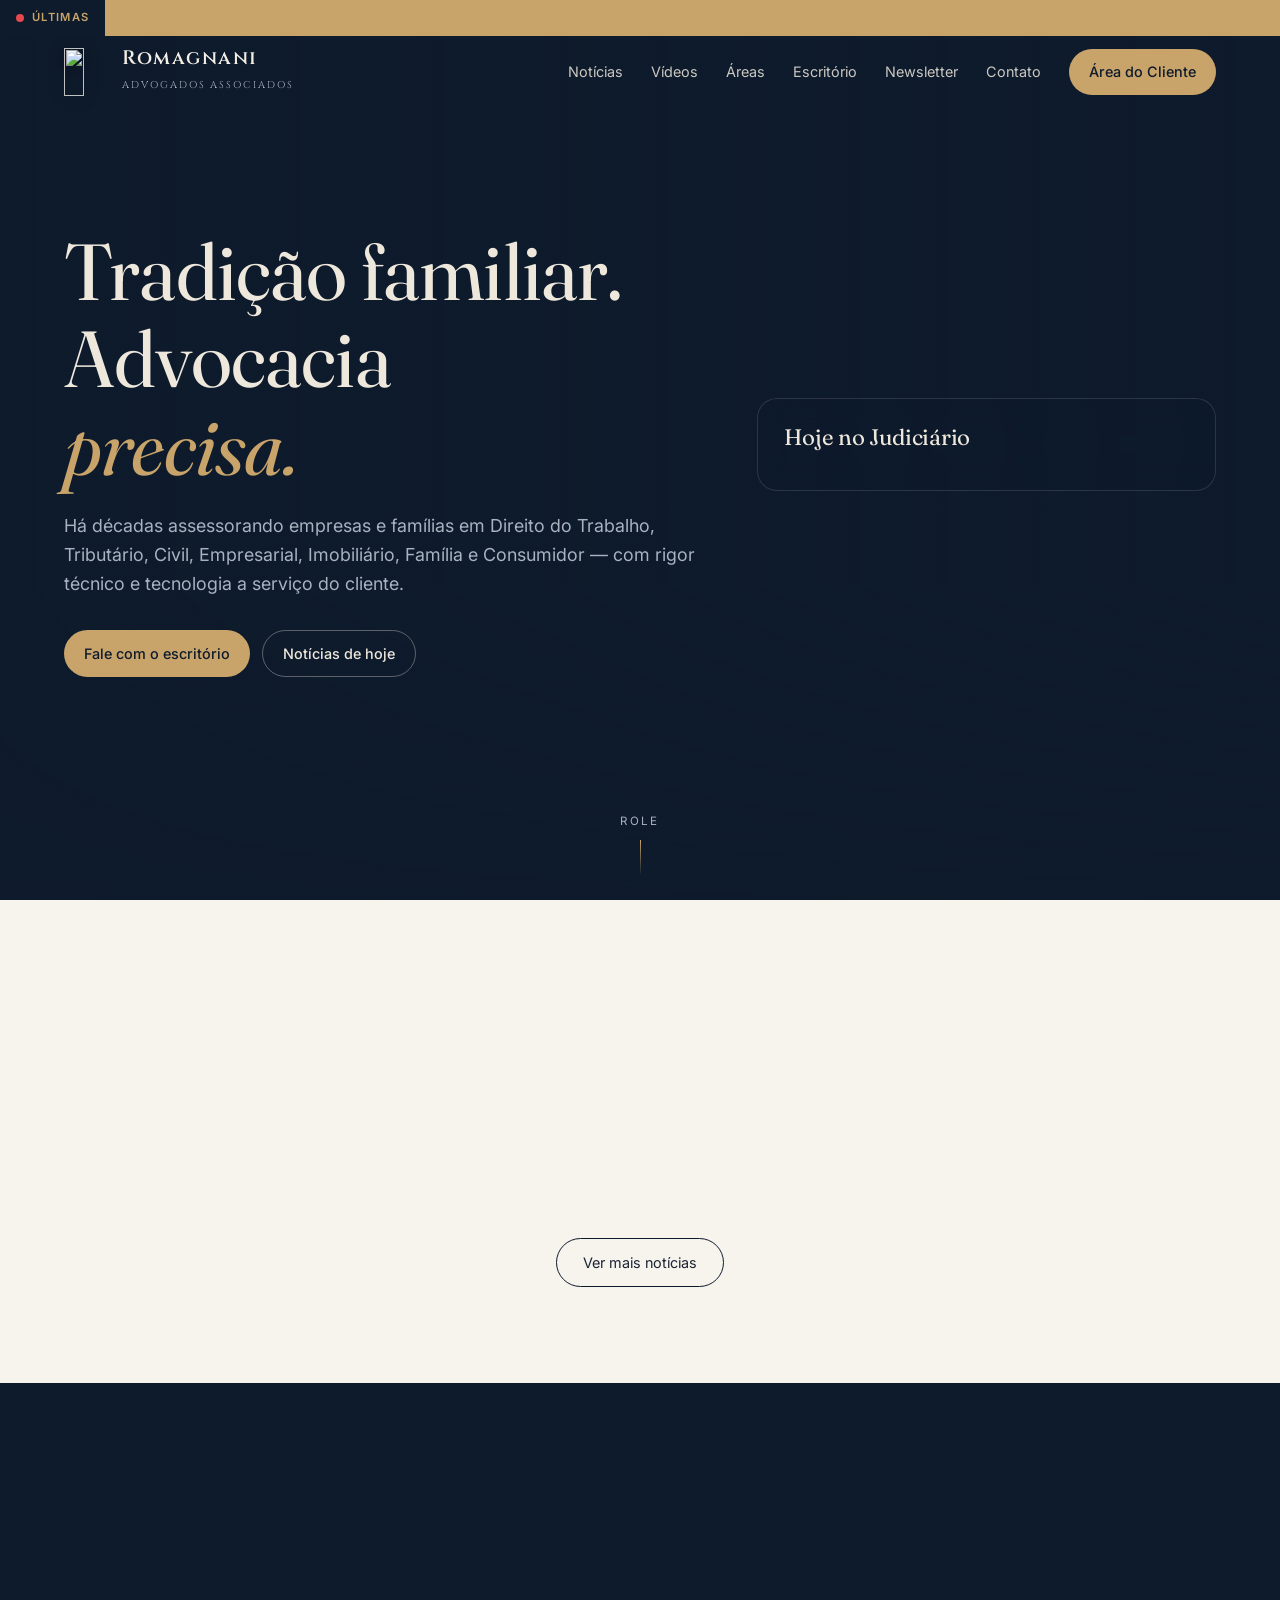
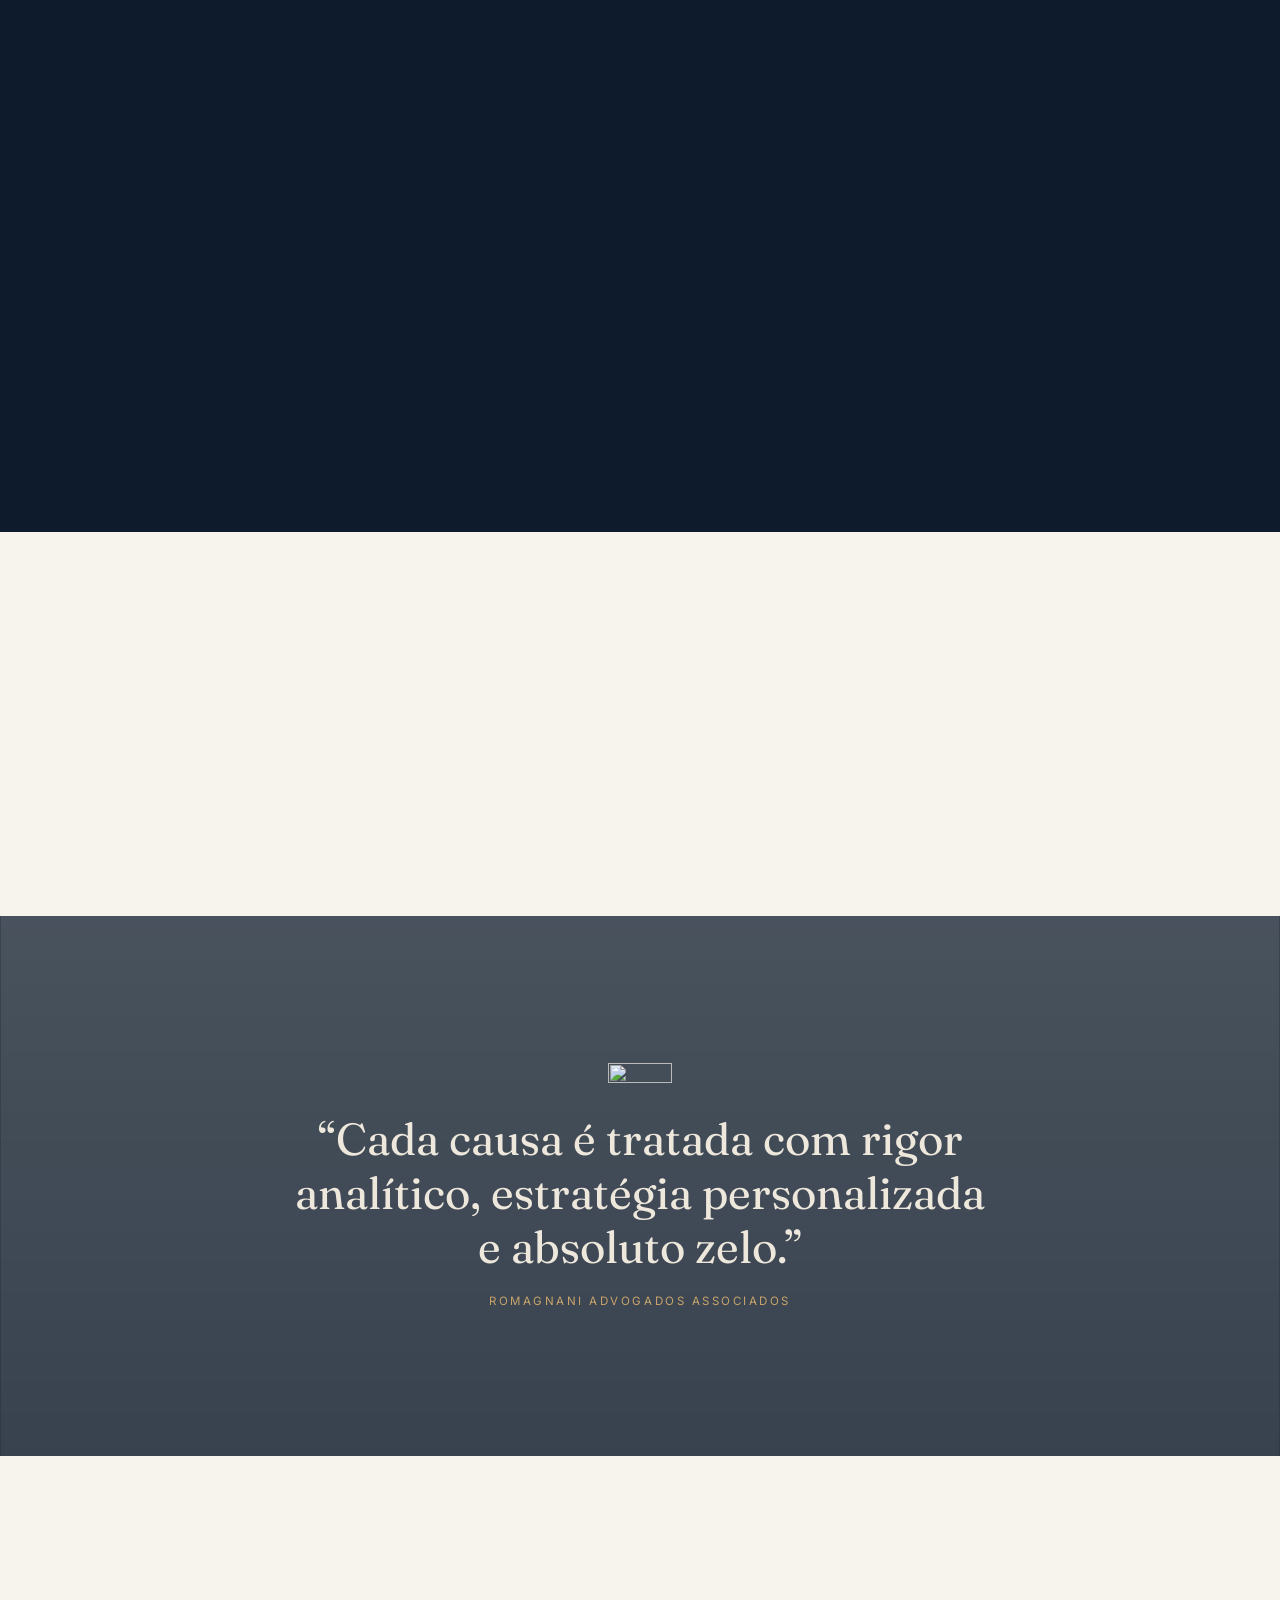
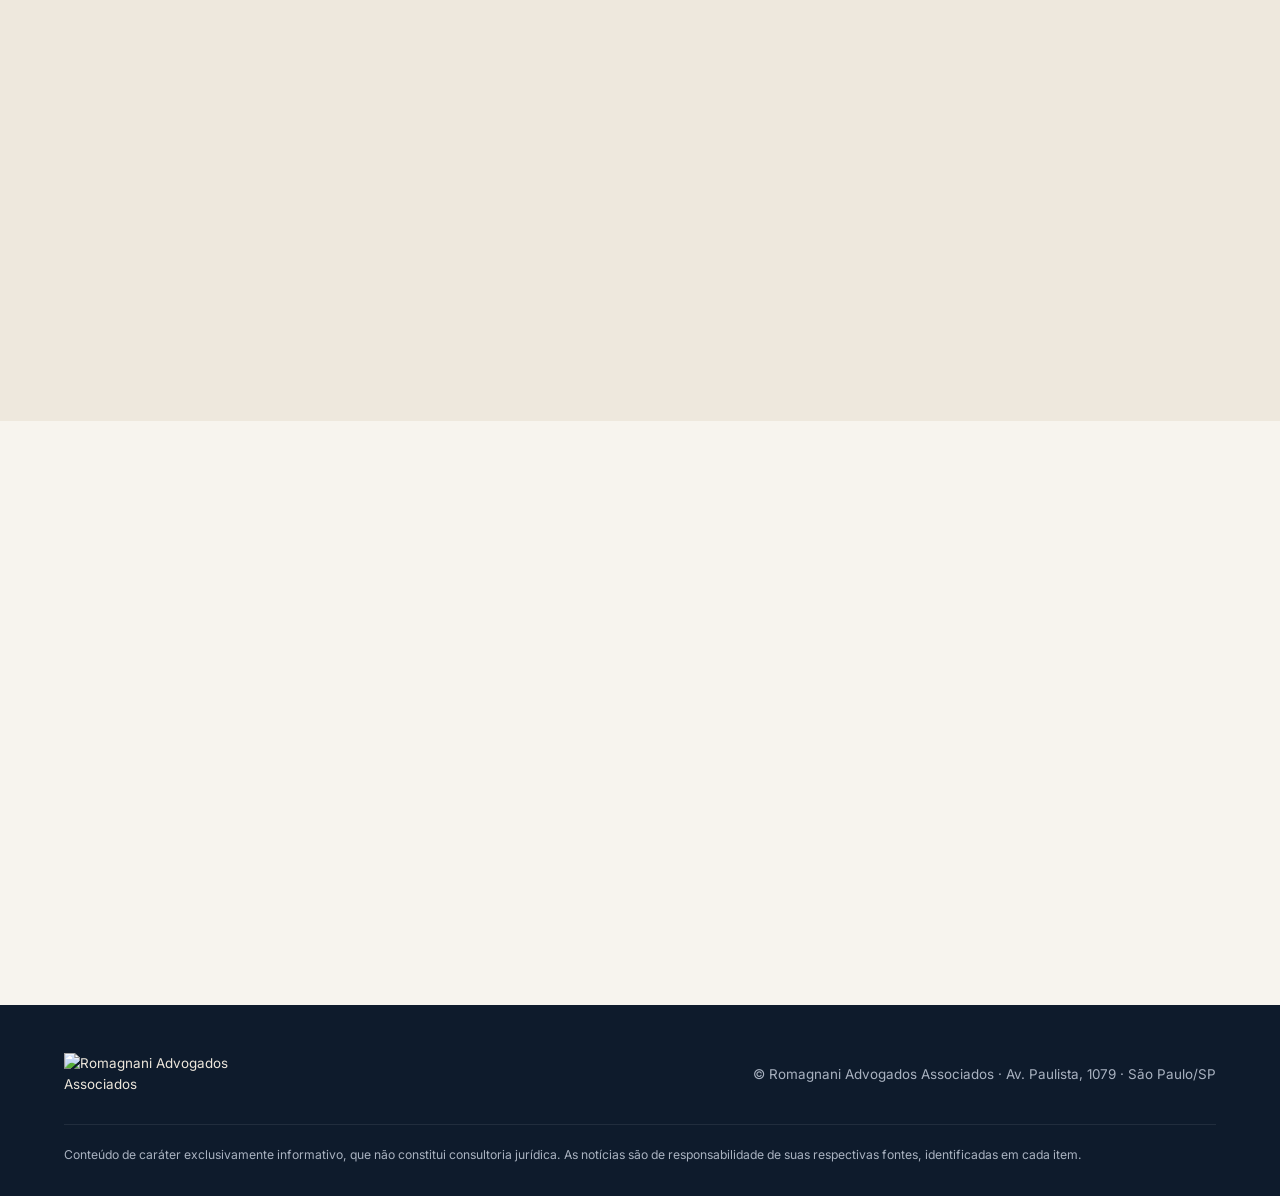
==== commit 3df3b610: "WhatsApp, remoção do Facebook, filtro de vídeos curtos e newsletter semanal com fotos Co-Authored-By" ====
--- a/templates/index.html
+++ b/templates/index.html
@@ -17,9 +17,9 @@
 <link rel="preconnect" href="https://fonts.gstatic.com" crossorigin>
 <link href="https://fonts.googleapis.com/css2?family=Fraunces:ital,opsz,wght@0,9..144,400;0,9..144,600;1,9..144,400&family=Inter:wght@400;500;600&family=Cinzel:wght@500;600&display=swap" rel="stylesheet">
 <script type="application/ld+json">
-{"@context":"https://schema.org","@type":"LegalService","name":"Romagnani Advogados Associados","url":"https://www.raa.com.br","telephone":"+55 11 2787-6308",
+{"@context":"https://schema.org","@type":"LegalService","name":"Romagnani Advogados Associados","url":"https://www.raa.com.br","telephone":"+55 11 2787-6308","contactPoint":{"@type":"ContactPoint","telephone":"+55 11 98374-8099","contactType":"customer service","availableLanguage":"Portuguese"},
  "address":{"@type":"PostalAddress","streetAddress":"Av. Paulista, 1079 - 8º andar","addressLocality":"São Paulo","addressRegion":"SP","postalCode":"01311-200","addressCountry":"BR"},
- "sameAs":["https://www.instagram.com/raa_advogados/","https://www.facebook.com/romagnaniadvogados/","https://www.linkedin.com/company/romagnani-advogados-associados/"]}
+ "sameAs":["https://www.instagram.com/raa_advogados/","https://www.linkedin.com/company/romagnani-advogados-associados/"]}
 </script>
 <style>
 :root{
@@ -92,8 +92,8 @@
 .hero h1{font-size:clamp(2.6rem,6.2vw,5.2rem);margin:1rem 0 1.4rem}
 .hero h1 em{font-style:italic;color:var(--brass-2)}
 .rotator{display:inline-block;position:relative;min-width:6ch}
-.rotator span{position:absolute;left:0;opacity:0;transform:translateY(.4em);transition:all .6s}
-.rotator span.on{opacity:1;transform:none;position:relative}
+.rotator span{position:absolute;left:0;opacity:0;transform:translateY(-.3em);transition:opacity .3s,transform .3s;white-space:nowrap}
+.rotator span.on{opacity:1;transform:none;position:relative;transition:opacity .5s .3s,transform .5s .3s}
 .hero p.lead{color:var(--on-ink-muted);font-size:1.12rem}
 .cta{display:flex;gap:12px;margin-top:2rem;flex-wrap:wrap}
 .today{background:rgba(14,27,44,.55);border:1px solid rgba(255,255,255,.12);border-radius:20px;padding:26px;backdrop-filter:blur(14px)}
@@ -233,7 +233,22 @@
 
 /* ——— newsletter ——— */
 .nl{background:var(--paper-2)}
-.nlgrid{display:grid;grid-template-columns:repeat(auto-fill,minmax(280px,1fr));gap:20px;margin-top:36px}
+.nlgrid{display:grid;grid-template-columns:repeat(auto-fill,minmax(280px,1fr));gap:20px;margin-top:20px}
+.nlhero{display:grid;grid-template-columns:1.2fr 1fr;margin-top:36px;border-radius:20px;overflow:hidden;background:var(--ink);color:var(--on-ink);min-height:420px;transition:transform .3s,box-shadow .3s}
+.nlhero:hover{transform:translateY(-4px);box-shadow:0 30px 60px -30px rgba(14,27,44,.6)}
+.nlhero .ph{overflow:hidden;position:relative}
+.nlhero .ph img{width:100%;height:100%;object-fit:cover;transition:transform 1.2s}
+.nlhero:hover .ph img{transform:scale(1.06)}
+.nlhero .ph span{position:absolute;left:20px;top:20px;background:var(--brass-2);color:var(--ink);font-size:.7rem;font-weight:600;letter-spacing:.14em;text-transform:uppercase;padding:6px 12px;border-radius:999px}
+.nlhero .tx{padding:40px;display:flex;flex-direction:column;gap:14px;justify-content:center}
+.nlhero time{font-size:.75rem;letter-spacing:.14em;text-transform:uppercase;color:var(--brass-2);font-weight:600}
+.nlhero h3{font-size:clamp(1.6rem,2.6vw,2.2rem);line-height:1.15}
+.nlhero p{color:var(--on-ink-muted)}
+.nlhero b{font-weight:500;color:var(--brass-2)}
+.nlc .th{margin:-28px -28px 6px;aspect-ratio:16/9;overflow:hidden}
+.nlc .th img{width:100%;height:100%;object-fit:cover;transition:transform .8s}
+.nlc:hover .th img{transform:scale(1.06)}
+.nlc{overflow:hidden}
 .nlc{background:var(--card);border-radius:var(--radius);padding:28px;display:flex;flex-direction:column;gap:12px;border:1px solid var(--line);transition:transform .25s,box-shadow .25s}
 .nlc:hover{transform:translateY(-4px);box-shadow:0 18px 40px -22px rgba(14,27,44,.4)}
 .nlc time{font-size:.75rem;letter-spacing:.14em;text-transform:uppercase;color:var(--brass-ink);font-weight:600}
@@ -267,6 +282,8 @@
 .rv.in{opacity:1;transform:none}
 
 @media (max-width:980px){
+  .nlhero{grid-template-columns:1fr}
+  .nlhero .ph{aspect-ratio:16/9}
   .hero-body,.vgrid,.about,.contact{grid-template-columns:1fr}
   .grid-news{grid-template-columns:repeat(2,1fr)}
   .agrid{grid-template-columns:repeat(2,1fr)}
@@ -336,7 +353,6 @@
   <div class="sdots" id="sdots"></div>
   <div class="wrap hero-body">
     <div>
-      <div class="eyebrow" style="color:var(--brass-2)">Av. Paulista · São Paulo</div>
       <h1>Tradição familiar.<br>Advocacia <em class="rotator" id="rot"><span class="on">precisa.</span><span>estratégica.</span><span>próxima.</span><span>moderna.</span></em></h1>
       <p class="lead">Há décadas assessorando empresas e famílias em Direito do Trabalho, Tributário, Civil, Empresarial, Imobiliário, Família e Consumidor — com rigor técnico e tecnologia a serviço do cliente.</p>
       <div class="cta">
@@ -432,9 +448,10 @@
   <div class="wrap">
     <div class="rv">
       <div class="eyebrow">Newsletter</div>
-      <h2 class="sec">Um tema, a fundo</h2>
-      <p class="lead">Análises práticas sobre temas específicos, com fundamentos e jurisprudência.</p>
-    </div>
+      <h2 class="sec">O tema da semana</h2>
+      <p class="lead">Toda semana escolhemos um assunto importante dos tribunais e explicamos, sem juridiquês, o que muda na sua vida e na sua empresa.</p>
+    </div>
+    <a class="nlhero rv" id="nlhero"></a>
     <div class="nlgrid" id="nlgrid"></div>
     <div class="pod rv">
       <svg width="34" height="34" viewBox="0 0 24 24" fill="#1DB954"><circle cx="12" cy="12" r="12"/><path d="M6.5 9.5c3.7-1.1 7.7-.8 11 1M7 12.5c3-.8 6.3-.5 9 .9M7.6 15.3c2.4-.6 4.8-.4 7 .7" stroke="#0E1B2C" stroke-width="1.5" fill="none" stroke-linecap="round"/></svg>
@@ -449,15 +466,15 @@
     <div class="rv">
       <div class="eyebrow">Contato</div>
       <h2 class="sec">Vamos conversar</h2>
-      <p class="lead">Atendimento presencial na Av. Paulista.</p>
       <div class="clist">
         <div><small>Telefone</small><a href="tel:+551127876308">+55 11 2787-6308</a></div>
+        <div><small>WhatsApp</small><a href="https://wa.me/5511983748099" target="_blank" rel="noopener">+55 11 98374-8099</a></div>
         <div><small>Endereço</small><span>Av. Paulista, 1079 — 8º andar<br>Bela Vista · São Paulo/SP · 01311-200</span></div>
       </div>
       <div class="social">
         <a href="https://www.instagram.com/raa_advogados/" target="_blank" rel="noopener" aria-label="Instagram"><svg width="18" height="18" viewBox="0 0 24 24" fill="none" stroke="currentColor" stroke-width="1.7"><rect x="3" y="3" width="18" height="18" rx="5"/><circle cx="12" cy="12" r="4"/><circle cx="17.5" cy="6.5" r=".8" fill="currentColor"/></svg></a>
+        <a href="https://wa.me/5511983748099" target="_blank" rel="noopener" aria-label="WhatsApp"><svg width="18" height="18" viewBox="0 0 24 24" fill="currentColor"><path d="M12.04 2a9.9 9.9 0 0 0-8.5 14.98L2 22l5.16-1.5A9.93 9.93 0 1 0 12.04 2Zm0 18.1a8.2 8.2 0 0 1-4.18-1.14l-.3-.18-3.06.9.9-2.98-.2-.31a8.2 8.2 0 1 1 6.84 3.71Zm4.5-6.14c-.25-.12-1.46-.72-1.69-.8-.23-.08-.39-.12-.55.12-.17.25-.64.8-.78.97-.14.16-.29.18-.53.06-.25-.12-1.04-.38-1.98-1.22a7.4 7.4 0 0 1-1.37-1.7c-.14-.25 0-.38.11-.5l.37-.43c.12-.14.16-.25.25-.41.08-.17.04-.31-.02-.43-.06-.13-.55-1.33-.76-1.82-.2-.48-.4-.41-.55-.42h-.47a.9.9 0 0 0-.65.3c-.23.25-.86.84-.86 2.05s.88 2.38 1 2.54c.12.17 1.73 2.64 4.2 3.7.58.25 1.04.4 1.4.52.59.19 1.12.16 1.54.1.47-.07 1.46-.6 1.66-1.18.21-.58.21-1.07.15-1.18-.06-.1-.22-.16-.47-.28Z"/></svg></a>
         <a href="https://www.linkedin.com/company/romagnani-advogados-associados/" target="_blank" rel="noopener" aria-label="LinkedIn"><svg width="18" height="18" viewBox="0 0 24 24" fill="currentColor"><path d="M4.98 3.5a2.5 2.5 0 1 1 0 5 2.5 2.5 0 0 1 0-5ZM3 9h4v12H3zM9 9h3.8v1.7h.1c.5-1 1.8-2 3.8-2 4 0 4.8 2.6 4.8 6V21h-4v-5.6c0-1.3 0-3-1.9-3s-2.1 1.4-2.1 2.9V21H9z"/></svg></a>
-        <a href="https://www.facebook.com/romagnaniadvogados/" target="_blank" rel="noopener" aria-label="Facebook"><svg width="18" height="18" viewBox="0 0 24 24" fill="currentColor"><path d="M14 8h3V4h-3c-2.8 0-4 1.8-4 4.3V10H7v4h3v8h4v-8h3l1-4h-4V8.6c0-.4.3-.6.6-.6Z"/></svg></a>
       </div>
     </div>
     <div class="map rv">
@@ -552,7 +569,7 @@
 }
 function renderVids(cueFirst){
   const l = [...vids].sort((a,b) => b.data.localeCompare(a.data));
-  $("#vlist").innerHTML = l.map(v => `<button class="vi" data-id="${v.id}"><img loading="lazy" src="${thumb(v.id)}" alt=""><span><b>${esc(v.titulo)}</b><small><span class="ch">${esc(v.canal)}</span> · ${new Date(v.data).toLocaleDateString("pt-BR",{month:"short",year:"numeric"})}</small></span></button>`).join("");
+  $("#vlist").innerHTML = l.map(v => `<button class="vi" data-id="${v.id}"><img loading="lazy" src="${thumb(v.id)}" alt=""><span><b>${esc(v.titulo)}</b><small><span class="ch">${esc(v.canal)}</span> · ${Math.floor(v.duracao/60)}:${String(v.duracao%60).padStart(2,"0")} · ${new Date(v.data).toLocaleDateString("pt-BR",{month:"short",year:"numeric"})}</small></span></button>`).join("");
   $("#vlist").onclick = e => { const b = e.target.closest(".vi"); if (b) cue(vids.find(v => v.id === b.dataset.id)); };
   if (cueFirst && l[0]) cue(l[0]);
 }
@@ -581,7 +598,13 @@
 $("#agrid").onclick = e => { const a = e.target.closest("a[data-a]"); if (a) document.querySelector(`.tab[data-a="${a.dataset.a}"]`)?.click(); };
 
 /* newsletter */
-$("#nlgrid").innerHTML = D.newsletters.map(n => `<a class="nlc rv" href="newsletter/${n.slug}.html"><time>${esc(n.data)}</time><h3>${esc(n.titulo)}</h3><p>${esc(n.resumo)}</p><span>Ler edição →</span></a>`).join("");
+const [nl1, ...nlOutras] = D.newsletters;
+if (nl1) {
+  const h = $("#nlhero"); h.href = `newsletter/${nl1.slug}.html`;
+  h.innerHTML = `<div class="ph"><img src="${esc(nl1.capa)}" alt="" loading="lazy"><span>Edição da semana</span></div>
+    <div class="tx"><time>${esc(nl1.data)} · ${nl1.minutos} min de leitura</time><h3>${esc(nl1.titulo)}</h3><p>${esc(nl1.resumo)}</p><b>Ler a edição →</b></div>`;
+} else $("#nlhero").remove();
+$("#nlgrid").innerHTML = nlOutras.slice(0, 6).map(n => `<a class="nlc rv" href="newsletter/${n.slug}.html"><div class="th"><img src="${esc(n.capa)}" alt="" loading="lazy"></div><time>${esc(n.data)}${n.area ? " · " + esc(n.area) : ""}</time><h3>${esc(n.titulo)}</h3><p>${esc(n.resumo)}</p><span>Ler edição →</span></a>`).join("");
 $("#ano").textContent = new Date().getFullYear();
 
 /* reveal */
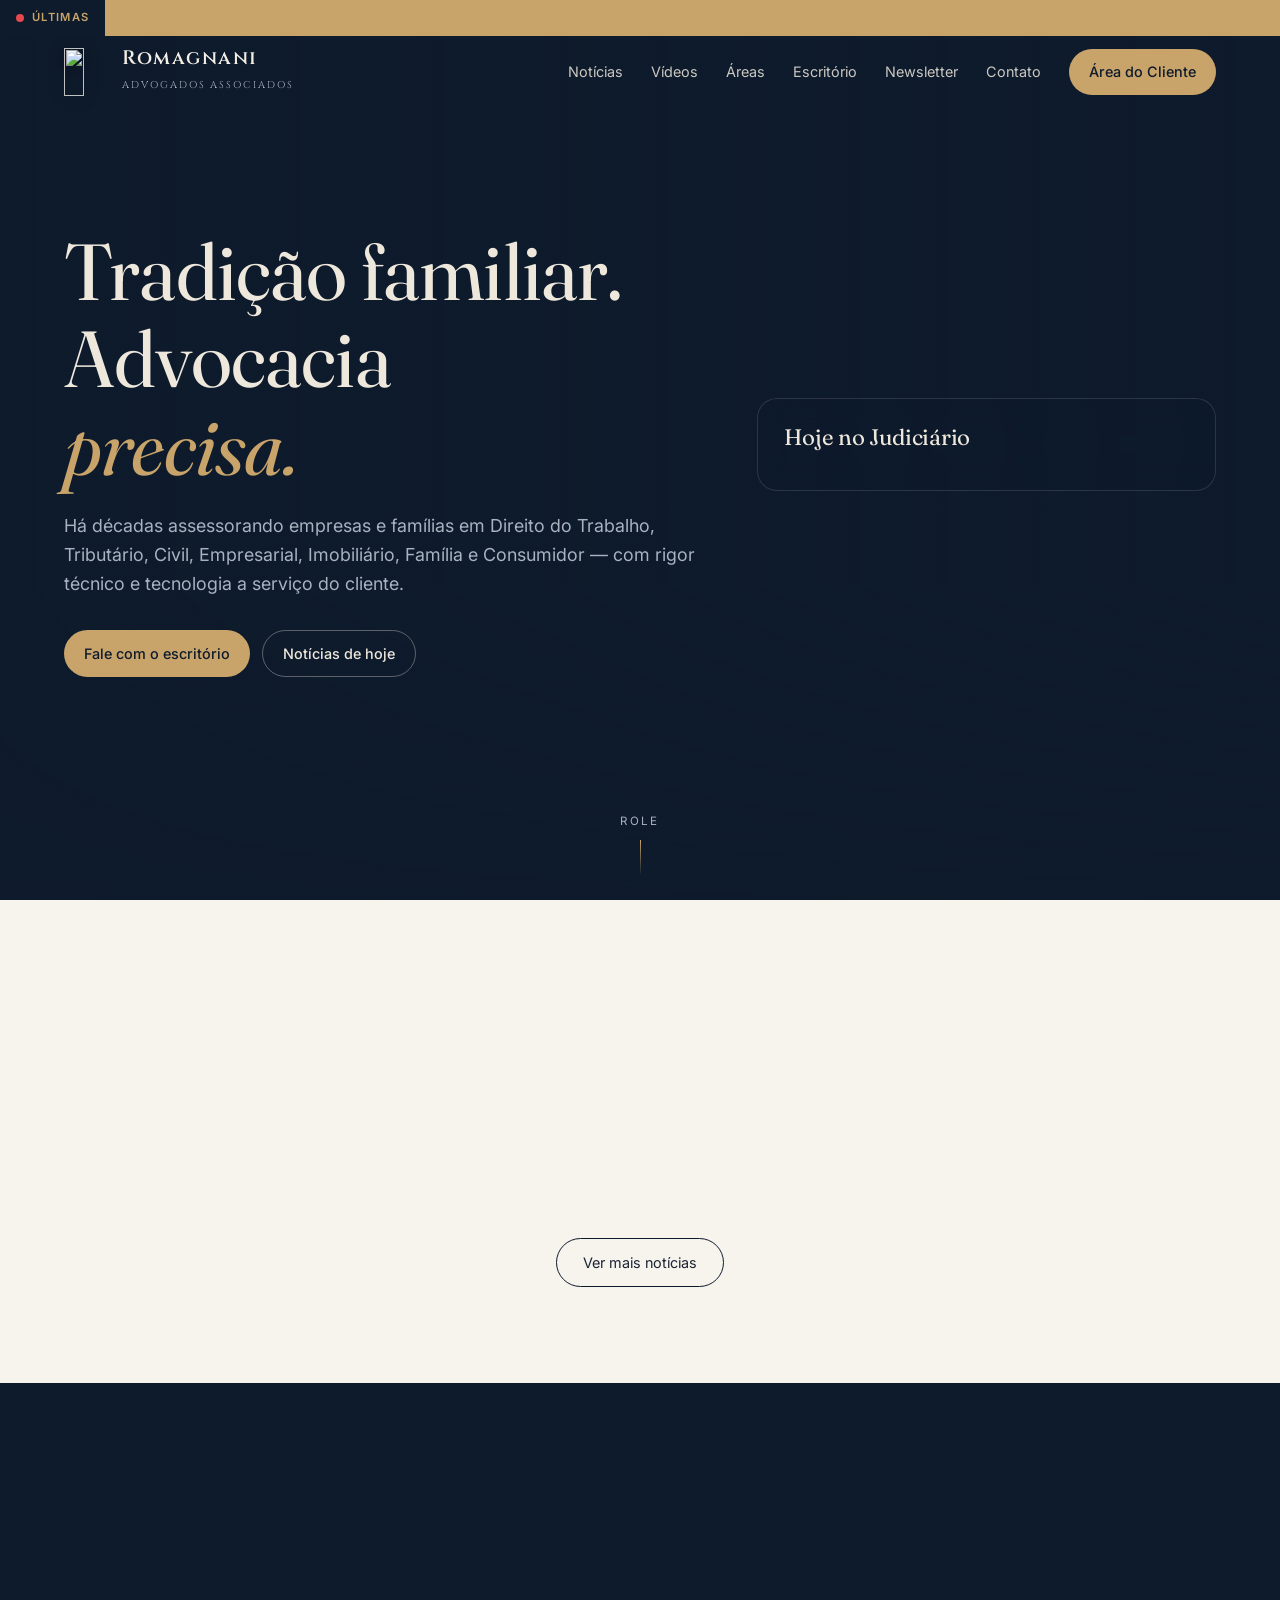
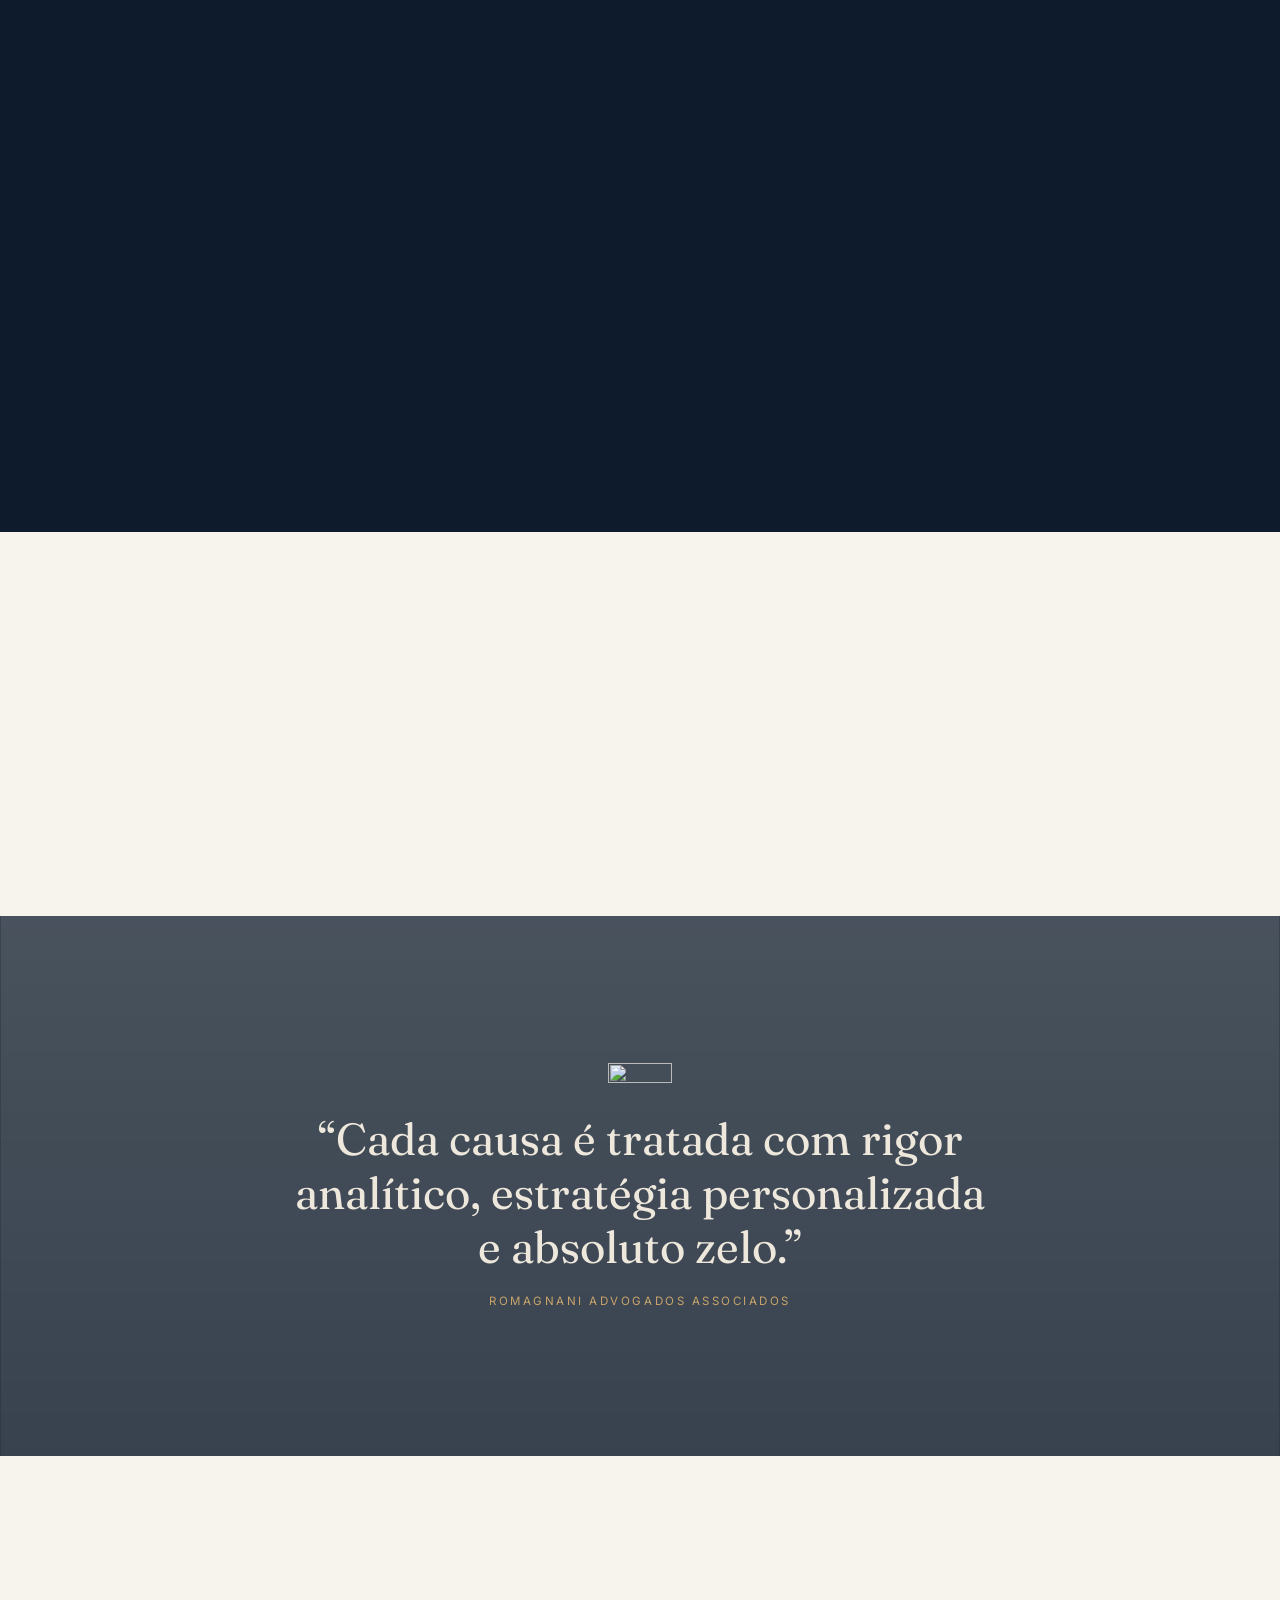
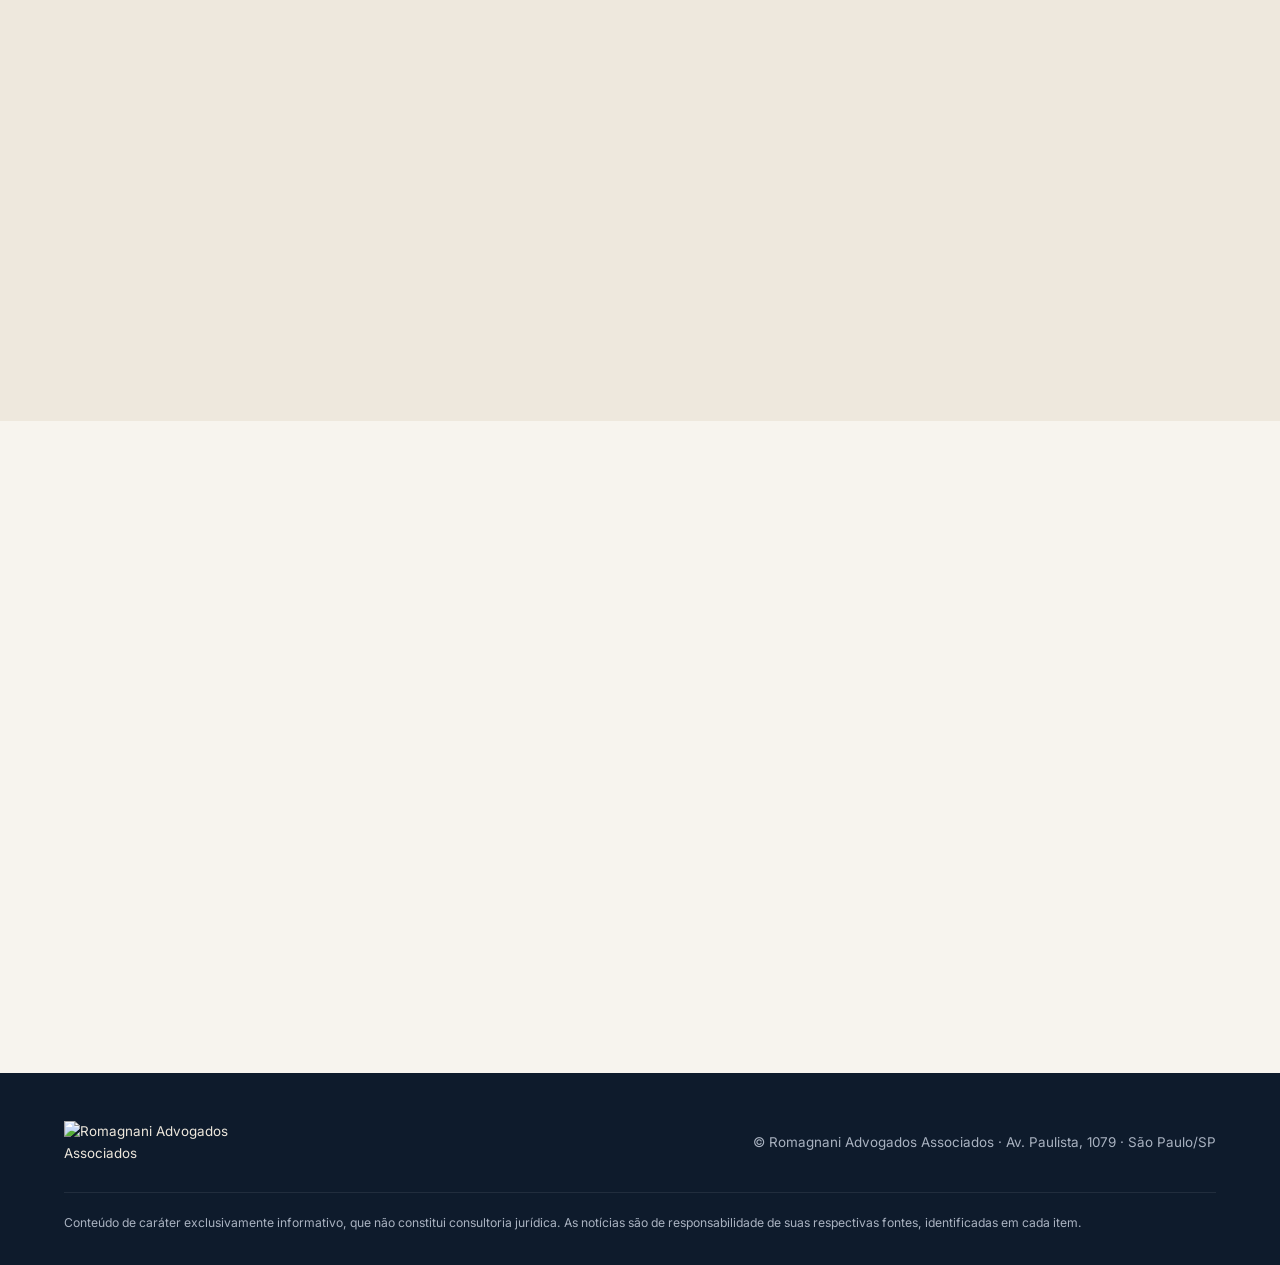
==== commit 8e47aeb5: "Contato: e-mail contato@raa.com.br com ícone Co-Authored-By: Claude Opus 5.5 <noreply@anthropic.com>" ====
--- a/templates/index.html
+++ b/templates/index.html
@@ -17,7 +17,7 @@
 <link rel="preconnect" href="https://fonts.gstatic.com" crossorigin>
 <link href="https://fonts.googleapis.com/css2?family=Fraunces:ital,opsz,wght@0,9..144,400;0,9..144,600;1,9..144,400&family=Inter:wght@400;500;600&family=Cinzel:wght@500;600&display=swap" rel="stylesheet">
 <script type="application/ld+json">
-{"@context":"https://schema.org","@type":"LegalService","name":"Romagnani Advogados Associados","url":"https://www.raa.com.br","telephone":"+55 11 2787-6308","contactPoint":{"@type":"ContactPoint","telephone":"+55 11 98374-8099","contactType":"customer service","availableLanguage":"Portuguese"},
+{"@context":"https://schema.org","@type":"LegalService","name":"Romagnani Advogados Associados","url":"https://www.raa.com.br","telephone":"+55 11 2787-6308","contactPoint":{"@type":"ContactPoint","telephone":"+55 11 98374-8099","contactType":"customer service","availableLanguage":"Portuguese","email":"contato@raa.com.br"},
  "address":{"@type":"PostalAddress","streetAddress":"Av. Paulista, 1079 - 8º andar","addressLocality":"São Paulo","addressRegion":"SP","postalCode":"01311-200","addressCountry":"BR"},
  "sameAs":["https://www.instagram.com/raa_advogados/","https://www.linkedin.com/company/romagnani-advogados-associados/"]}
 </script>
@@ -469,11 +469,13 @@
       <div class="clist">
         <div><small>Telefone</small><a href="tel:+551127876308">+55 11 2787-6308</a></div>
         <div><small>WhatsApp</small><a href="https://wa.me/5511983748099" target="_blank" rel="noopener">+55 11 98374-8099</a></div>
+        <div><small>E-mail</small><a href="mailto:contato@raa.com.br">contato@raa.com.br</a></div>
         <div><small>Endereço</small><span>Av. Paulista, 1079 — 8º andar<br>Bela Vista · São Paulo/SP · 01311-200</span></div>
       </div>
       <div class="social">
         <a href="https://www.instagram.com/raa_advogados/" target="_blank" rel="noopener" aria-label="Instagram"><svg width="18" height="18" viewBox="0 0 24 24" fill="none" stroke="currentColor" stroke-width="1.7"><rect x="3" y="3" width="18" height="18" rx="5"/><circle cx="12" cy="12" r="4"/><circle cx="17.5" cy="6.5" r=".8" fill="currentColor"/></svg></a>
         <a href="https://wa.me/5511983748099" target="_blank" rel="noopener" aria-label="WhatsApp"><svg width="18" height="18" viewBox="0 0 24 24" fill="currentColor"><path d="M12.04 2a9.9 9.9 0 0 0-8.5 14.98L2 22l5.16-1.5A9.93 9.93 0 1 0 12.04 2Zm0 18.1a8.2 8.2 0 0 1-4.18-1.14l-.3-.18-3.06.9.9-2.98-.2-.31a8.2 8.2 0 1 1 6.84 3.71Zm4.5-6.14c-.25-.12-1.46-.72-1.69-.8-.23-.08-.39-.12-.55.12-.17.25-.64.8-.78.97-.14.16-.29.18-.53.06-.25-.12-1.04-.38-1.98-1.22a7.4 7.4 0 0 1-1.37-1.7c-.14-.25 0-.38.11-.5l.37-.43c.12-.14.16-.25.25-.41.08-.17.04-.31-.02-.43-.06-.13-.55-1.33-.76-1.82-.2-.48-.4-.41-.55-.42h-.47a.9.9 0 0 0-.65.3c-.23.25-.86.84-.86 2.05s.88 2.38 1 2.54c.12.17 1.73 2.64 4.2 3.7.58.25 1.04.4 1.4.52.59.19 1.12.16 1.54.1.47-.07 1.46-.6 1.66-1.18.21-.58.21-1.07.15-1.18-.06-.1-.22-.16-.47-.28Z"/></svg></a>
+        <a href="mailto:contato@raa.com.br" aria-label="E-mail"><svg width="18" height="18" viewBox="0 0 24 24" fill="none" stroke="currentColor" stroke-width="1.7" stroke-linejoin="round"><rect x="3" y="5" width="18" height="14" rx="2"/><path d="m3.5 6.5 8.5 6.5 8.5-6.5"/></svg></a>
         <a href="https://www.linkedin.com/company/romagnani-advogados-associados/" target="_blank" rel="noopener" aria-label="LinkedIn"><svg width="18" height="18" viewBox="0 0 24 24" fill="currentColor"><path d="M4.98 3.5a2.5 2.5 0 1 1 0 5 2.5 2.5 0 0 1 0-5ZM3 9h4v12H3zM9 9h3.8v1.7h.1c.5-1 1.8-2 3.8-2 4 0 4.8 2.6 4.8 6V21h-4v-5.6c0-1.3 0-3-1.9-3s-2.1 1.4-2.1 2.9V21H9z"/></svg></a>
       </div>
     </div>
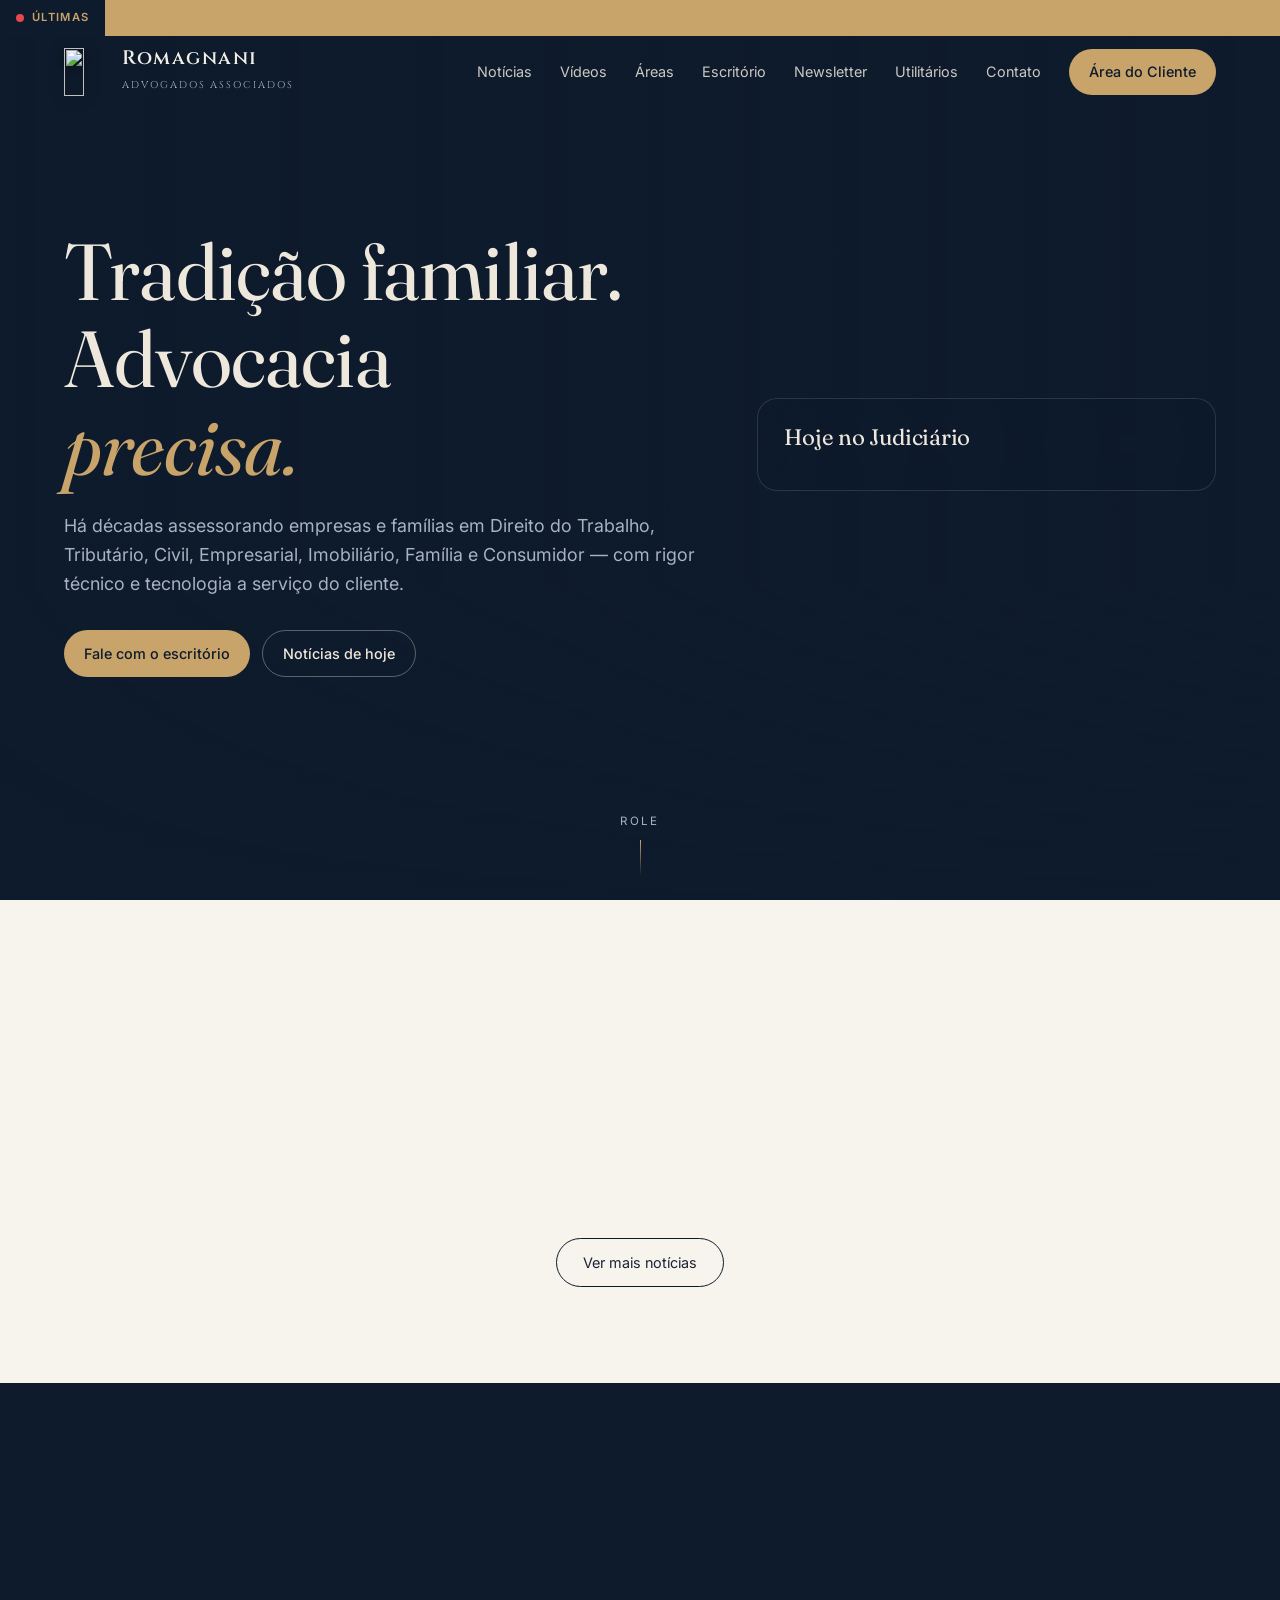
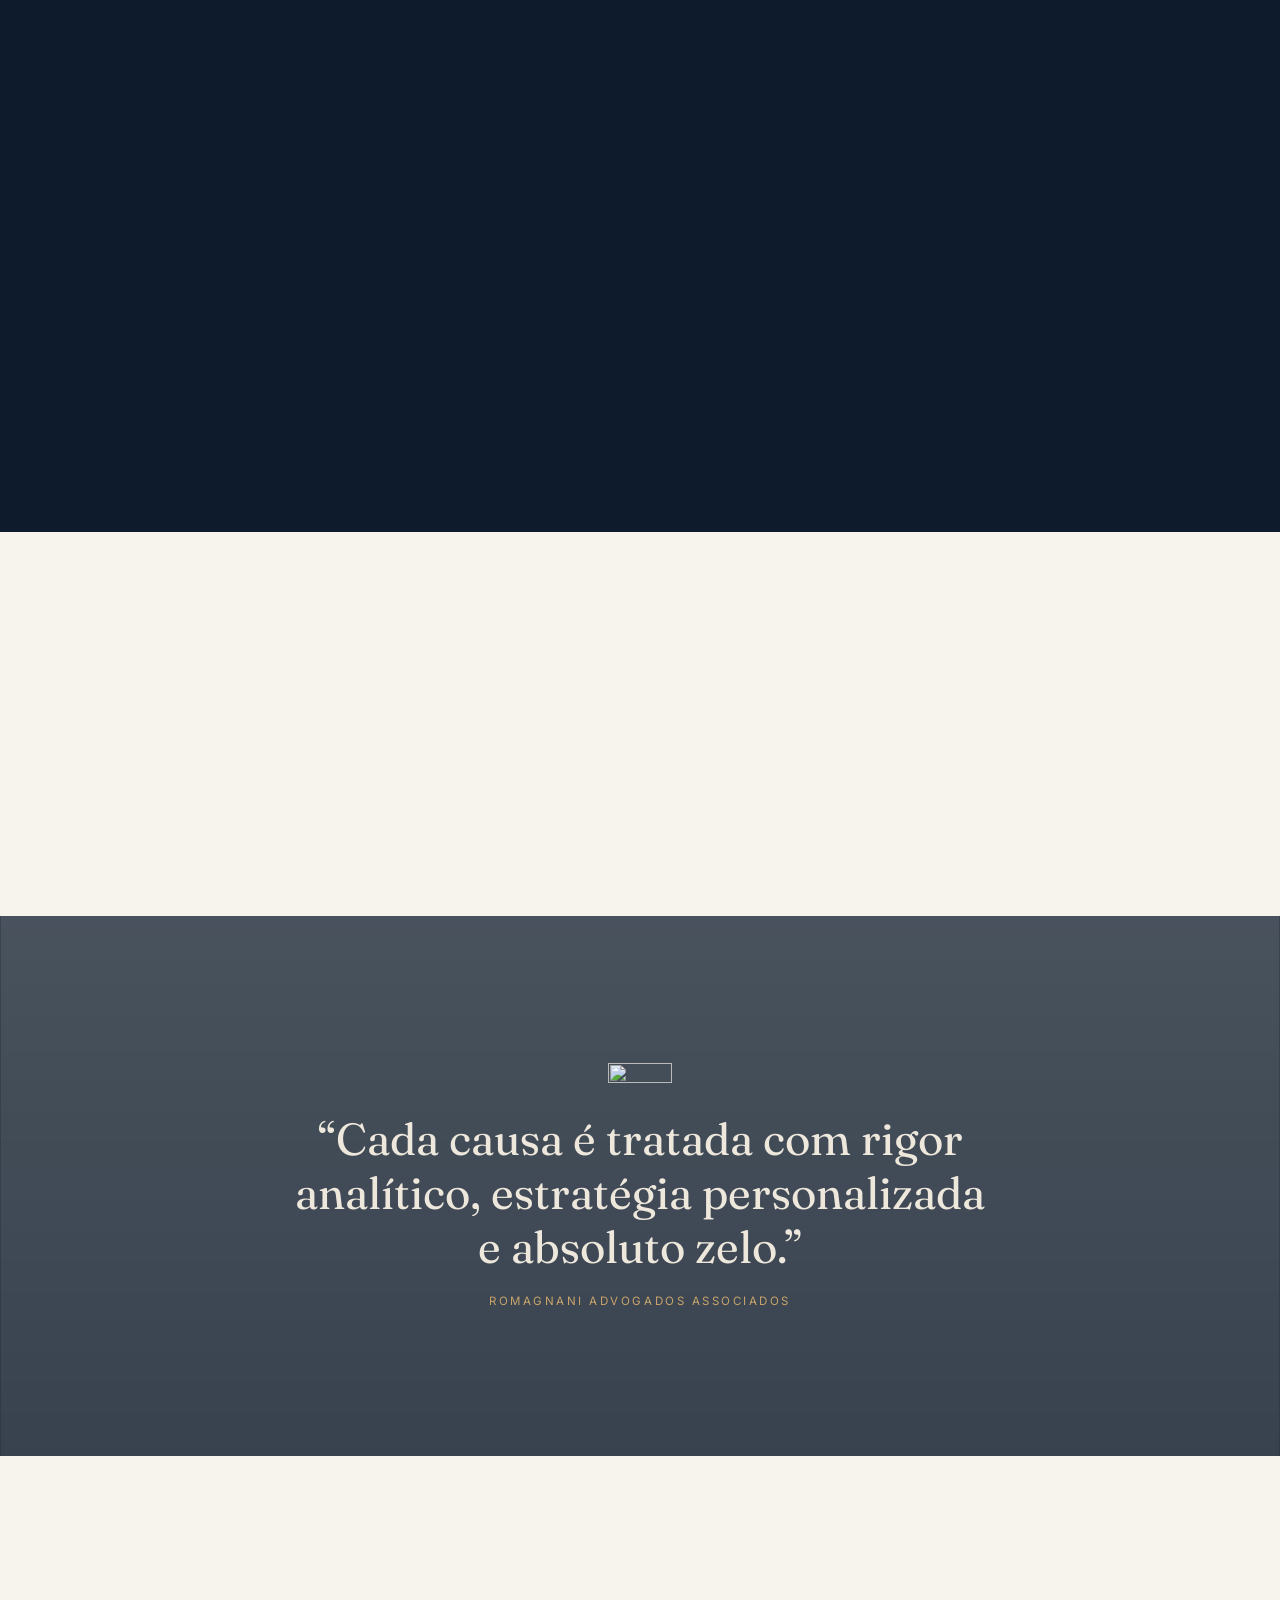
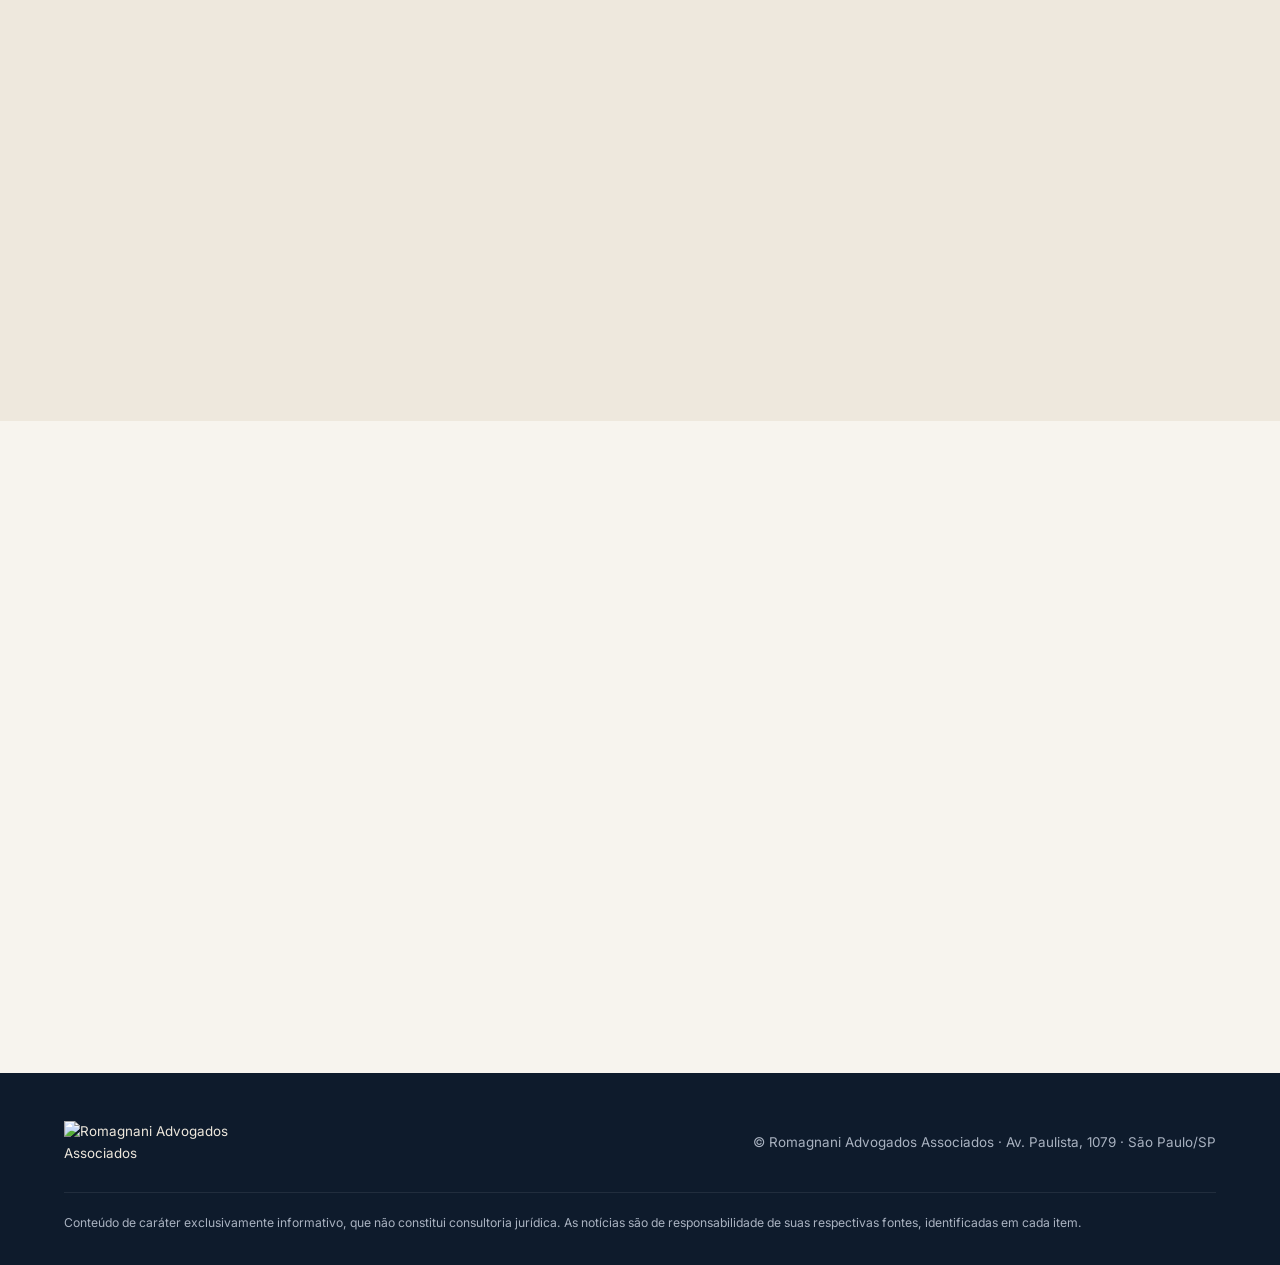
==== commit 4fd6d25f: "Utilitários: calculadoras de prazos processuais, INSS/IRRF 2026 e Simples Nacional Páginas estáticas" ====
--- a/templates/index.html
+++ b/templates/index.html
@@ -17,7 +17,7 @@
 <link rel="preconnect" href="https://fonts.gstatic.com" crossorigin>
 <link href="https://fonts.googleapis.com/css2?family=Fraunces:ital,opsz,wght@0,9..144,400;0,9..144,600;1,9..144,400&family=Inter:wght@400;500;600&family=Cinzel:wght@500;600&display=swap" rel="stylesheet">
 <script type="application/ld+json">
-{"@context":"https://schema.org","@type":"LegalService","name":"Romagnani Advogados Associados","url":"https://www.raa.com.br","telephone":"+55 11 2787-6308","contactPoint":{"@type":"ContactPoint","telephone":"+55 11 98374-8099","contactType":"customer service","availableLanguage":"Portuguese","email":"contato@raa.com.br"},
+{"@context":"https://schema.org","@type":"LegalService","name":"Romagnani Advogados Associados","url":"https://www.raa.com.br","telephone":"+55 11 2787-6308","contactPoint":{"@type":"ContactPoint","telephone":"+55 11 99649-1980","contactType":"customer service","availableLanguage":"Portuguese","email":"contato@raa.com.br"},
  "address":{"@type":"PostalAddress","streetAddress":"Av. Paulista, 1079 - 8º andar","addressLocality":"São Paulo","addressRegion":"SP","postalCode":"01311-200","addressCountry":"BR"},
  "sameAs":["https://www.instagram.com/raa_advogados/","https://www.linkedin.com/company/romagnani-advogados-associados/"]}
 </script>
@@ -333,8 +333,9 @@
       <a href="#areas">Áreas</a>
       <a href="#escritorio">Escritório</a>
       <a href="#newsletter">Newsletter</a>
+      <a href="utilitarios/">Utilitários</a>
       <a href="#contato">Contato</a>
-      <a class="btn btn-brass" href="https://app.projurisadv.com.br" target="_blank" rel="noopener">Área do Cliente</a>
+      <a class="btn btn-brass" href="https://sistema.raa.com.br/" target="_blank" rel="noopener">Área do Cliente</a>
     </nav>
     <button class="burger" id="burger" aria-label="Abrir menu" aria-expanded="false">
       <svg width="24" height="24" viewBox="0 0 24 24" fill="none" stroke="currentColor" stroke-width="1.6"><path d="M4 7h16M4 12h16M4 17h16"/></svg>
@@ -468,13 +469,13 @@
       <h2 class="sec">Vamos conversar</h2>
       <div class="clist">
         <div><small>Telefone</small><a href="tel:+551127876308">+55 11 2787-6308</a></div>
-        <div><small>WhatsApp</small><a href="https://wa.me/5511983748099" target="_blank" rel="noopener">+55 11 98374-8099</a></div>
+        <div><small>WhatsApp</small><a href="https://wa.me/5511996491980" target="_blank" rel="noopener">+55 11 99649-1980</a></div>
         <div><small>E-mail</small><a href="mailto:contato@raa.com.br">contato@raa.com.br</a></div>
         <div><small>Endereço</small><span>Av. Paulista, 1079 — 8º andar<br>Bela Vista · São Paulo/SP · 01311-200</span></div>
       </div>
       <div class="social">
         <a href="https://www.instagram.com/raa_advogados/" target="_blank" rel="noopener" aria-label="Instagram"><svg width="18" height="18" viewBox="0 0 24 24" fill="none" stroke="currentColor" stroke-width="1.7"><rect x="3" y="3" width="18" height="18" rx="5"/><circle cx="12" cy="12" r="4"/><circle cx="17.5" cy="6.5" r=".8" fill="currentColor"/></svg></a>
-        <a href="https://wa.me/5511983748099" target="_blank" rel="noopener" aria-label="WhatsApp"><svg width="18" height="18" viewBox="0 0 24 24" fill="currentColor"><path d="M12.04 2a9.9 9.9 0 0 0-8.5 14.98L2 22l5.16-1.5A9.93 9.93 0 1 0 12.04 2Zm0 18.1a8.2 8.2 0 0 1-4.18-1.14l-.3-.18-3.06.9.9-2.98-.2-.31a8.2 8.2 0 1 1 6.84 3.71Zm4.5-6.14c-.25-.12-1.46-.72-1.69-.8-.23-.08-.39-.12-.55.12-.17.25-.64.8-.78.97-.14.16-.29.18-.53.06-.25-.12-1.04-.38-1.98-1.22a7.4 7.4 0 0 1-1.37-1.7c-.14-.25 0-.38.11-.5l.37-.43c.12-.14.16-.25.25-.41.08-.17.04-.31-.02-.43-.06-.13-.55-1.33-.76-1.82-.2-.48-.4-.41-.55-.42h-.47a.9.9 0 0 0-.65.3c-.23.25-.86.84-.86 2.05s.88 2.38 1 2.54c.12.17 1.73 2.64 4.2 3.7.58.25 1.04.4 1.4.52.59.19 1.12.16 1.54.1.47-.07 1.46-.6 1.66-1.18.21-.58.21-1.07.15-1.18-.06-.1-.22-.16-.47-.28Z"/></svg></a>
+        <a href="https://wa.me/5511996491980" target="_blank" rel="noopener" aria-label="WhatsApp"><svg width="18" height="18" viewBox="0 0 24 24" fill="currentColor"><path d="M12.04 2a9.9 9.9 0 0 0-8.5 14.98L2 22l5.16-1.5A9.93 9.93 0 1 0 12.04 2Zm0 18.1a8.2 8.2 0 0 1-4.18-1.14l-.3-.18-3.06.9.9-2.98-.2-.31a8.2 8.2 0 1 1 6.84 3.71Zm4.5-6.14c-.25-.12-1.46-.72-1.69-.8-.23-.08-.39-.12-.55.12-.17.25-.64.8-.78.97-.14.16-.29.18-.53.06-.25-.12-1.04-.38-1.98-1.22a7.4 7.4 0 0 1-1.37-1.7c-.14-.25 0-.38.11-.5l.37-.43c.12-.14.16-.25.25-.41.08-.17.04-.31-.02-.43-.06-.13-.55-1.33-.76-1.82-.2-.48-.4-.41-.55-.42h-.47a.9.9 0 0 0-.65.3c-.23.25-.86.84-.86 2.05s.88 2.38 1 2.54c.12.17 1.73 2.64 4.2 3.7.58.25 1.04.4 1.4.52.59.19 1.12.16 1.54.1.47-.07 1.46-.6 1.66-1.18.21-.58.21-1.07.15-1.18-.06-.1-.22-.16-.47-.28Z"/></svg></a>
         <a href="mailto:contato@raa.com.br" aria-label="E-mail"><svg width="18" height="18" viewBox="0 0 24 24" fill="none" stroke="currentColor" stroke-width="1.7" stroke-linejoin="round"><rect x="3" y="5" width="18" height="14" rx="2"/><path d="m3.5 6.5 8.5 6.5 8.5-6.5"/></svg></a>
         <a href="https://www.linkedin.com/company/romagnani-advogados-associados/" target="_blank" rel="noopener" aria-label="LinkedIn"><svg width="18" height="18" viewBox="0 0 24 24" fill="currentColor"><path d="M4.98 3.5a2.5 2.5 0 1 1 0 5 2.5 2.5 0 0 1 0-5ZM3 9h4v12H3zM9 9h3.8v1.7h.1c.5-1 1.8-2 3.8-2 4 0 4.8 2.6 4.8 6V21h-4v-5.6c0-1.3 0-3-1.9-3s-2.1 1.4-2.1 2.9V21H9z"/></svg></a>
       </div>
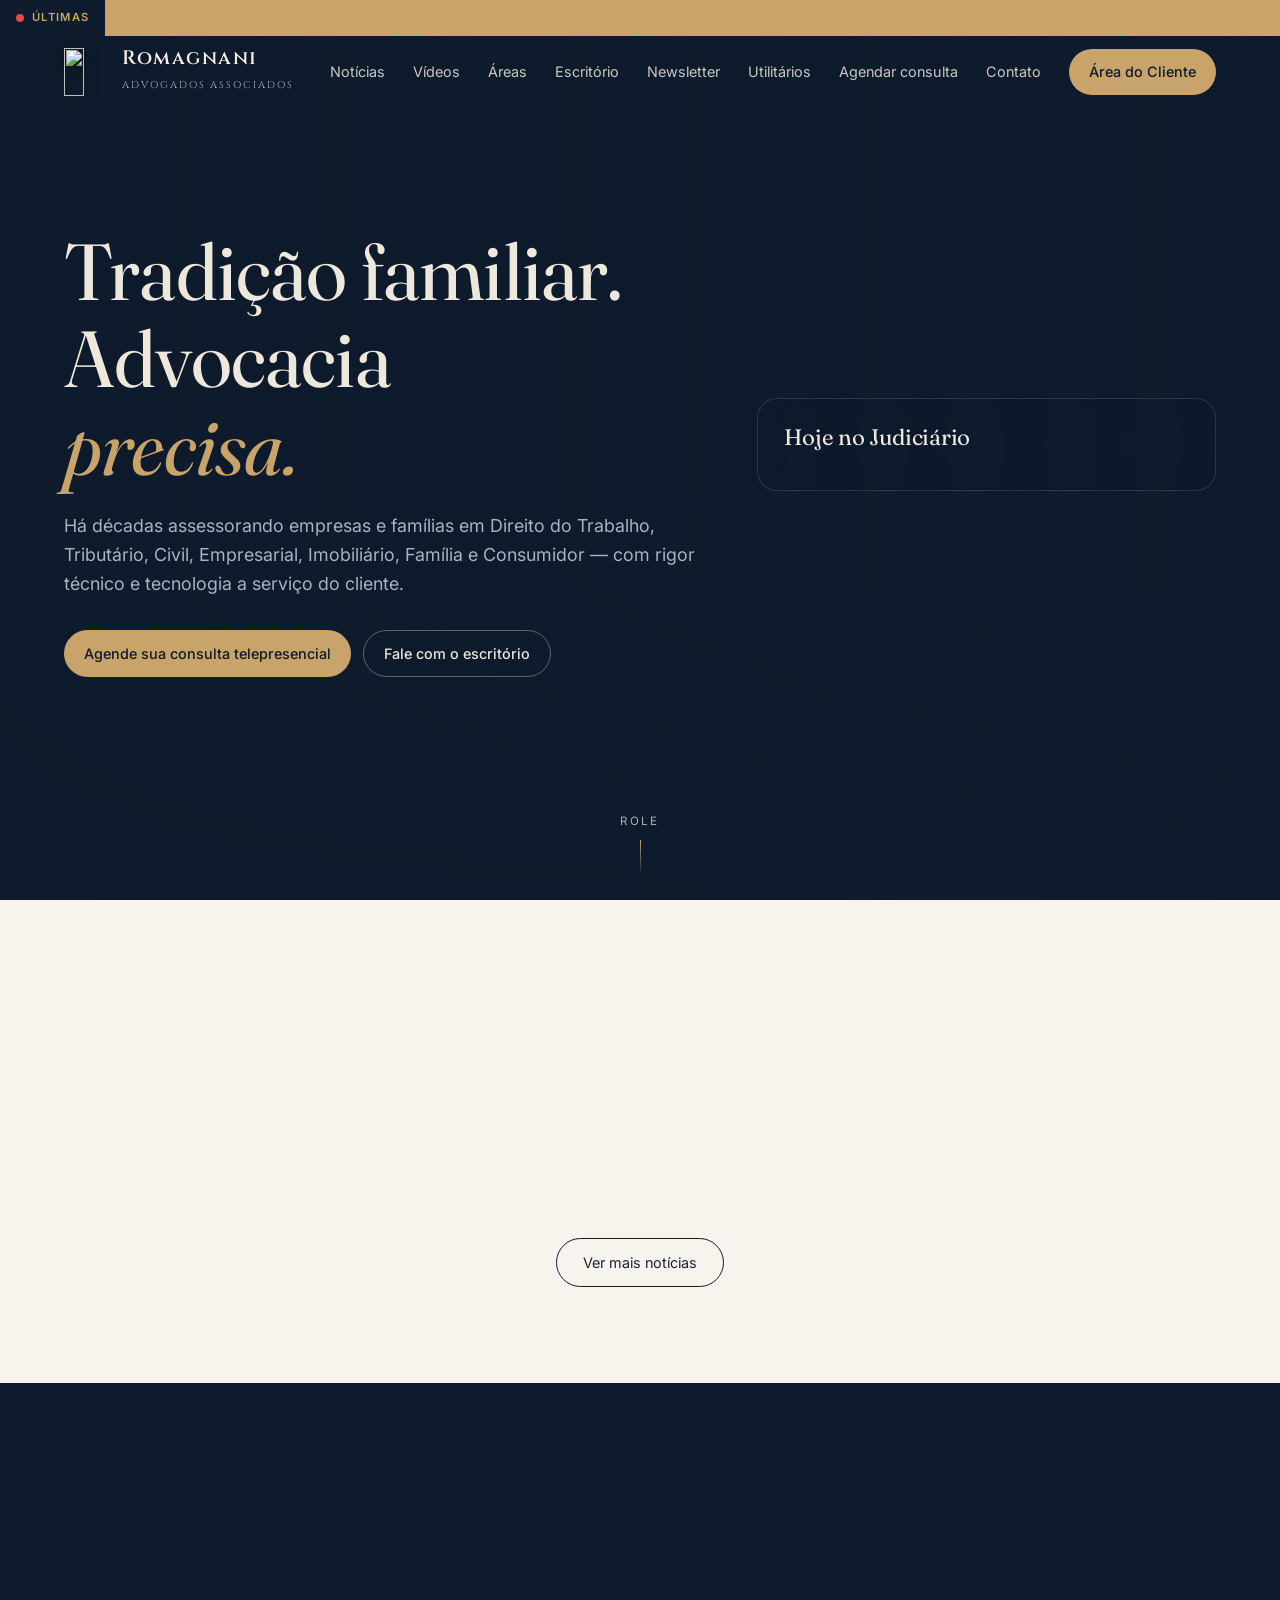
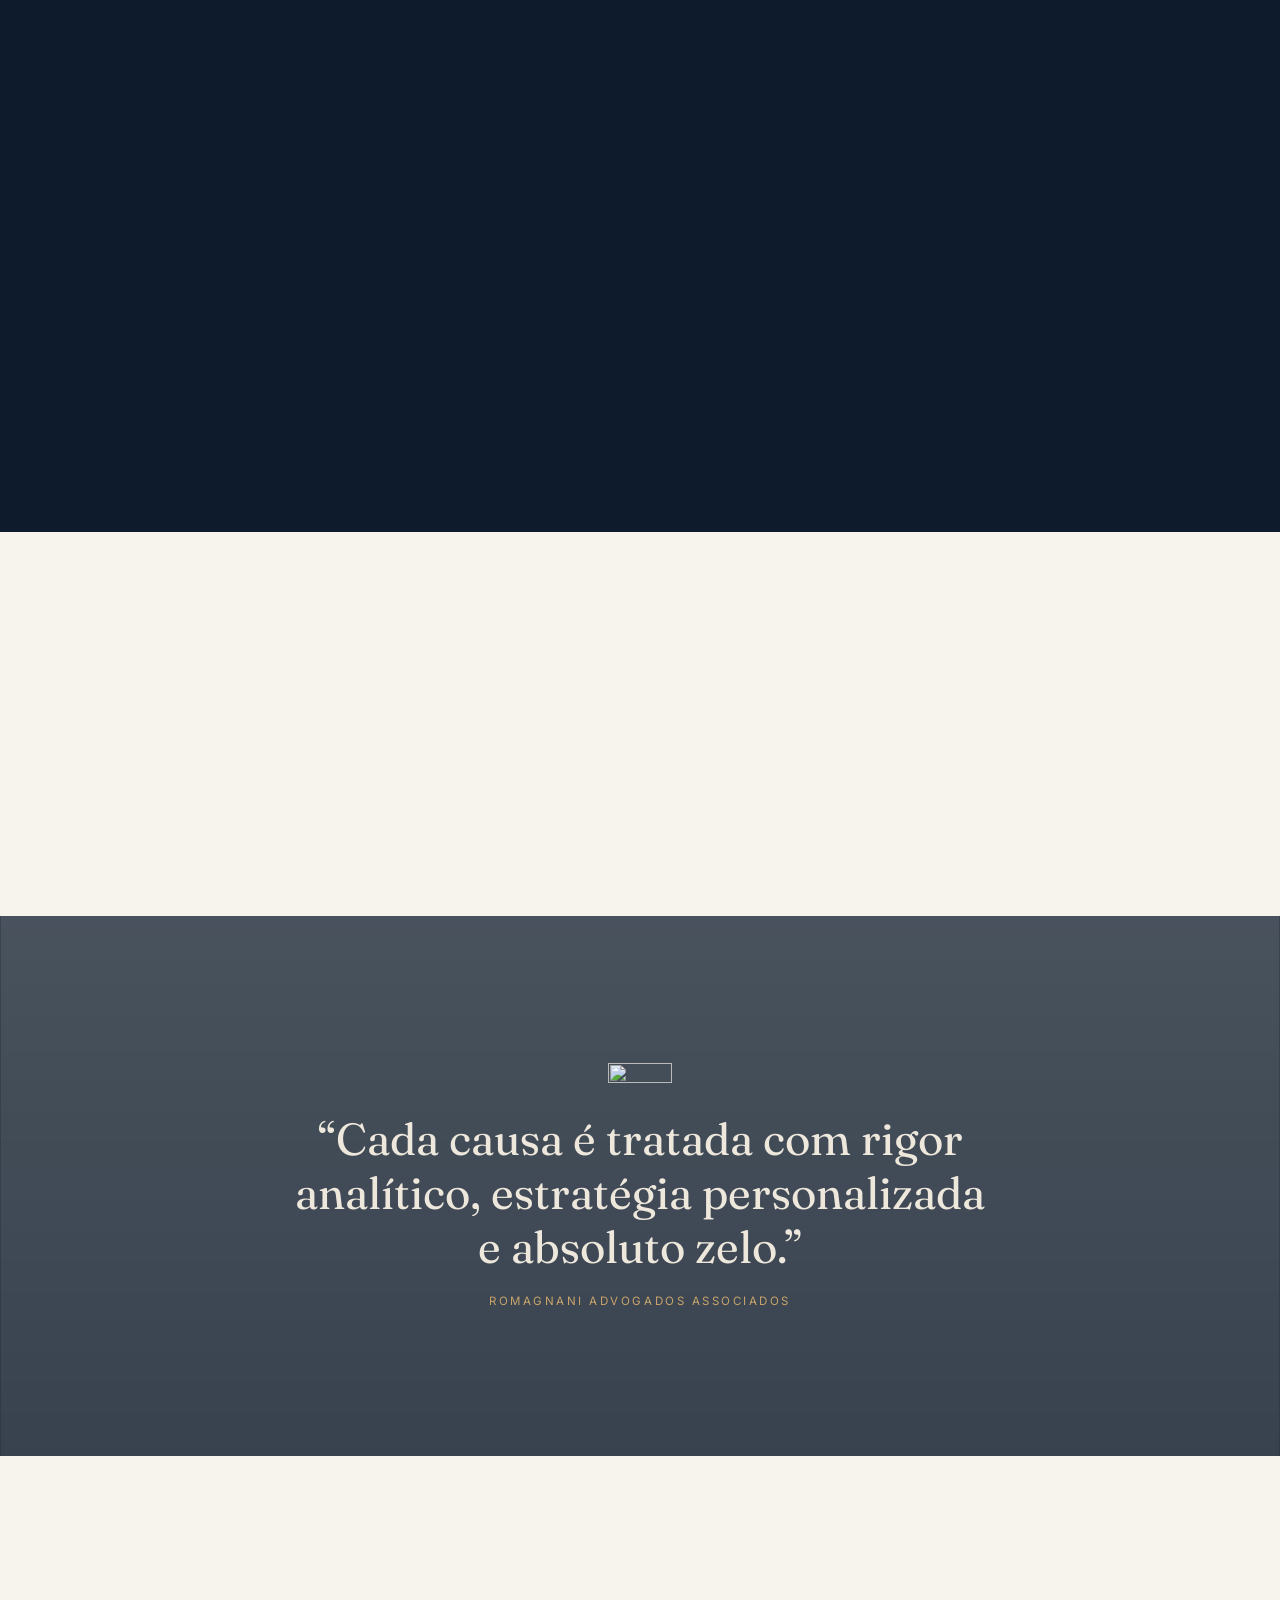
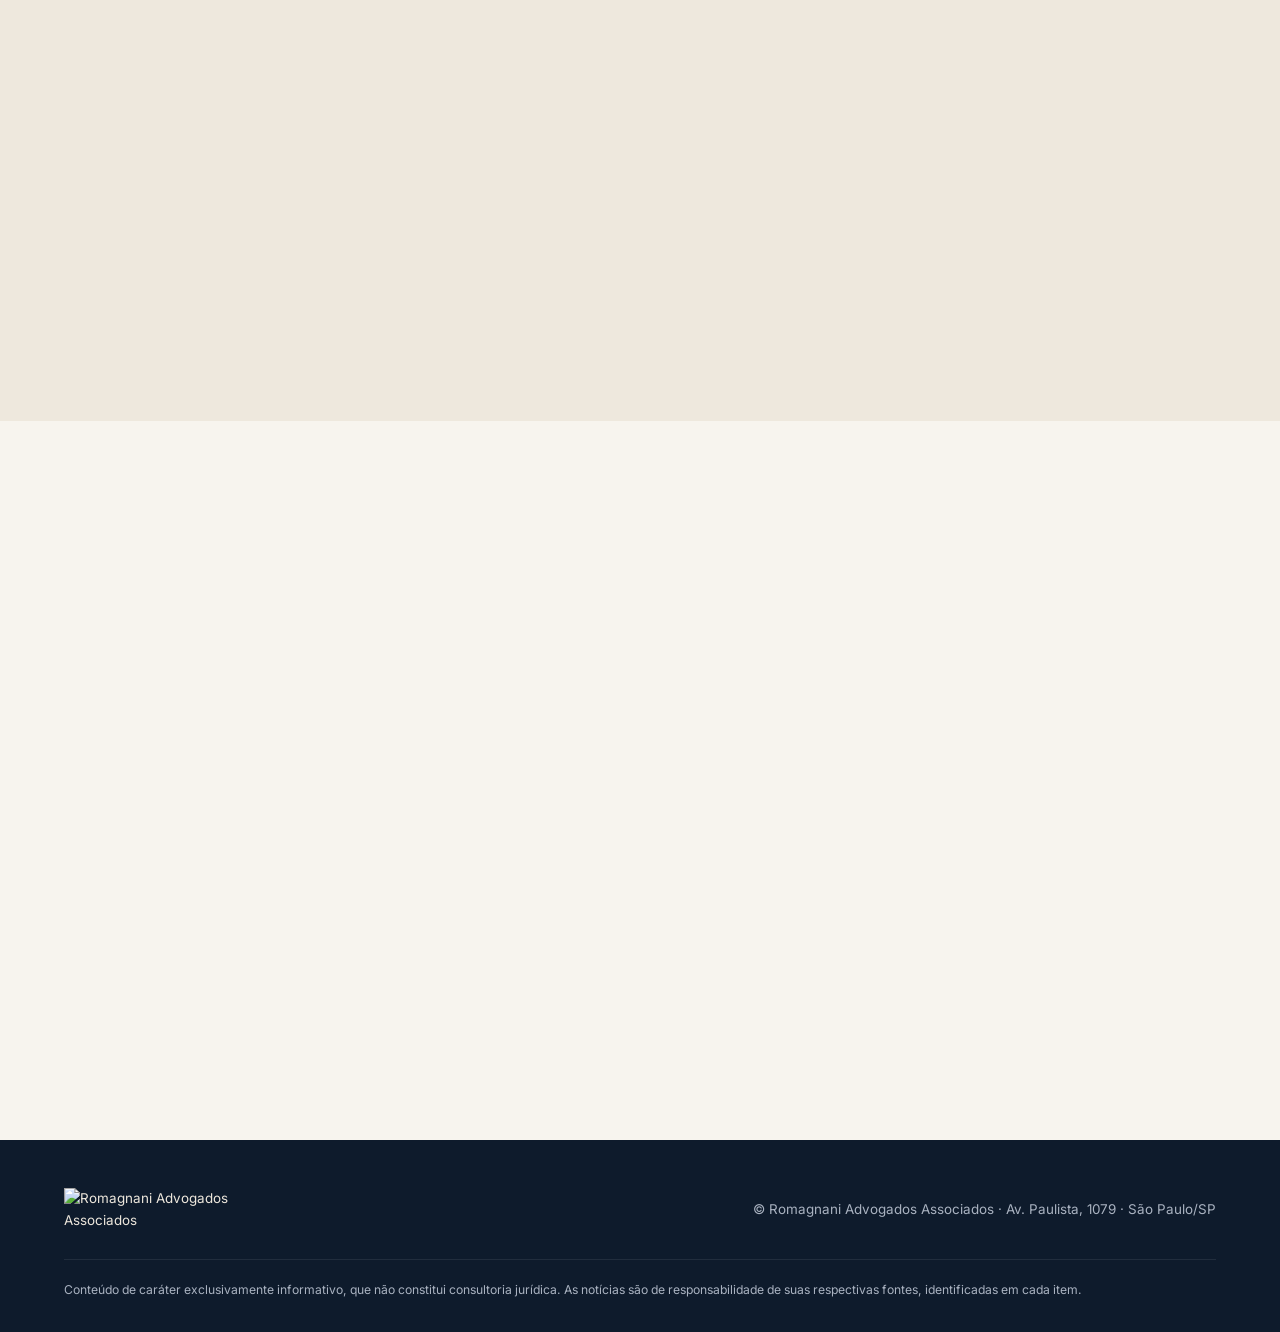
==== commit 1122c051: "Agendamento de consultas telepresenciais Página /agendar/ com escolha de dia e horário, ligada a um " ====
--- a/templates/index.html
+++ b/templates/index.html
@@ -267,6 +267,7 @@
 .clist a:hover{color:var(--brass-ink)}
 .map{border-radius:var(--radius);overflow:hidden;min-height:380px;border:1px solid var(--line)}
 .map iframe{width:100%;height:100%;border:0;filter:grayscale(.4) contrast(1.05)}
+.contact .agendar{margin:0 0 22px}
 .social{display:flex;gap:10px}
 .social a{width:44px;height:44px;border-radius:50%;border:1px solid var(--line);display:grid;place-items:center;transition:all .2s}
 .social a:hover{background:var(--ink);color:var(--brass-2);border-color:var(--ink)}
@@ -334,6 +335,7 @@
       <a href="#escritorio">Escritório</a>
       <a href="#newsletter">Newsletter</a>
       <a href="utilitarios/">Utilitários</a>
+      <a href="agendar/">Agendar consulta</a>
       <a href="#contato">Contato</a>
       <a class="btn btn-brass" href="https://sistema.raa.com.br/" target="_blank" rel="noopener">Área do Cliente</a>
     </nav>
@@ -357,8 +359,8 @@
       <h1>Tradição familiar.<br>Advocacia <em class="rotator" id="rot"><span class="on">precisa.</span><span>estratégica.</span><span>próxima.</span><span>moderna.</span></em></h1>
       <p class="lead">Há décadas assessorando empresas e famílias em Direito do Trabalho, Tributário, Civil, Empresarial, Imobiliário, Família e Consumidor — com rigor técnico e tecnologia a serviço do cliente.</p>
       <div class="cta">
-        <a class="btn btn-brass" href="#contato">Fale com o escritório</a>
-        <a class="btn btn-ghost" href="#noticias">Notícias de hoje</a>
+        <a class="btn btn-brass" href="agendar/">Agende sua consulta telepresencial</a>
+        <a class="btn btn-ghost" href="#contato">Fale com o escritório</a>
       </div>
     </div>
     <aside class="today" aria-labelledby="hj">
@@ -473,6 +475,7 @@
         <div><small>E-mail</small><a href="mailto:contato@raa.com.br">contato@raa.com.br</a></div>
         <div><small>Endereço</small><span>Av. Paulista, 1079 — 8º andar<br>Bela Vista · São Paulo/SP · 01311-200</span></div>
       </div>
+      <a class="btn btn-brass agendar" href="agendar/">Agende sua consulta telepresencial</a>
       <div class="social">
         <a href="https://www.instagram.com/raa_advogados/" target="_blank" rel="noopener" aria-label="Instagram"><svg width="18" height="18" viewBox="0 0 24 24" fill="none" stroke="currentColor" stroke-width="1.7"><rect x="3" y="3" width="18" height="18" rx="5"/><circle cx="12" cy="12" r="4"/><circle cx="17.5" cy="6.5" r=".8" fill="currentColor"/></svg></a>
         <a href="https://wa.me/5511996491980" target="_blank" rel="noopener" aria-label="WhatsApp"><svg width="18" height="18" viewBox="0 0 24 24" fill="currentColor"><path d="M12.04 2a9.9 9.9 0 0 0-8.5 14.98L2 22l5.16-1.5A9.93 9.93 0 1 0 12.04 2Zm0 18.1a8.2 8.2 0 0 1-4.18-1.14l-.3-.18-3.06.9.9-2.98-.2-.31a8.2 8.2 0 1 1 6.84 3.71Zm4.5-6.14c-.25-.12-1.46-.72-1.69-.8-.23-.08-.39-.12-.55.12-.17.25-.64.8-.78.97-.14.16-.29.18-.53.06-.25-.12-1.04-.38-1.98-1.22a7.4 7.4 0 0 1-1.37-1.7c-.14-.25 0-.38.11-.5l.37-.43c.12-.14.16-.25.25-.41.08-.17.04-.31-.02-.43-.06-.13-.55-1.33-.76-1.82-.2-.48-.4-.41-.55-.42h-.47a.9.9 0 0 0-.65.3c-.23.25-.86.84-.86 2.05s.88 2.38 1 2.54c.12.17 1.73 2.64 4.2 3.7.58.25 1.04.4 1.4.52.59.19 1.12.16 1.54.1.47-.07 1.46-.6 1.66-1.18.21-.58.21-1.07.15-1.18-.06-.1-.22-.16-.47-.28Z"/></svg></a>
